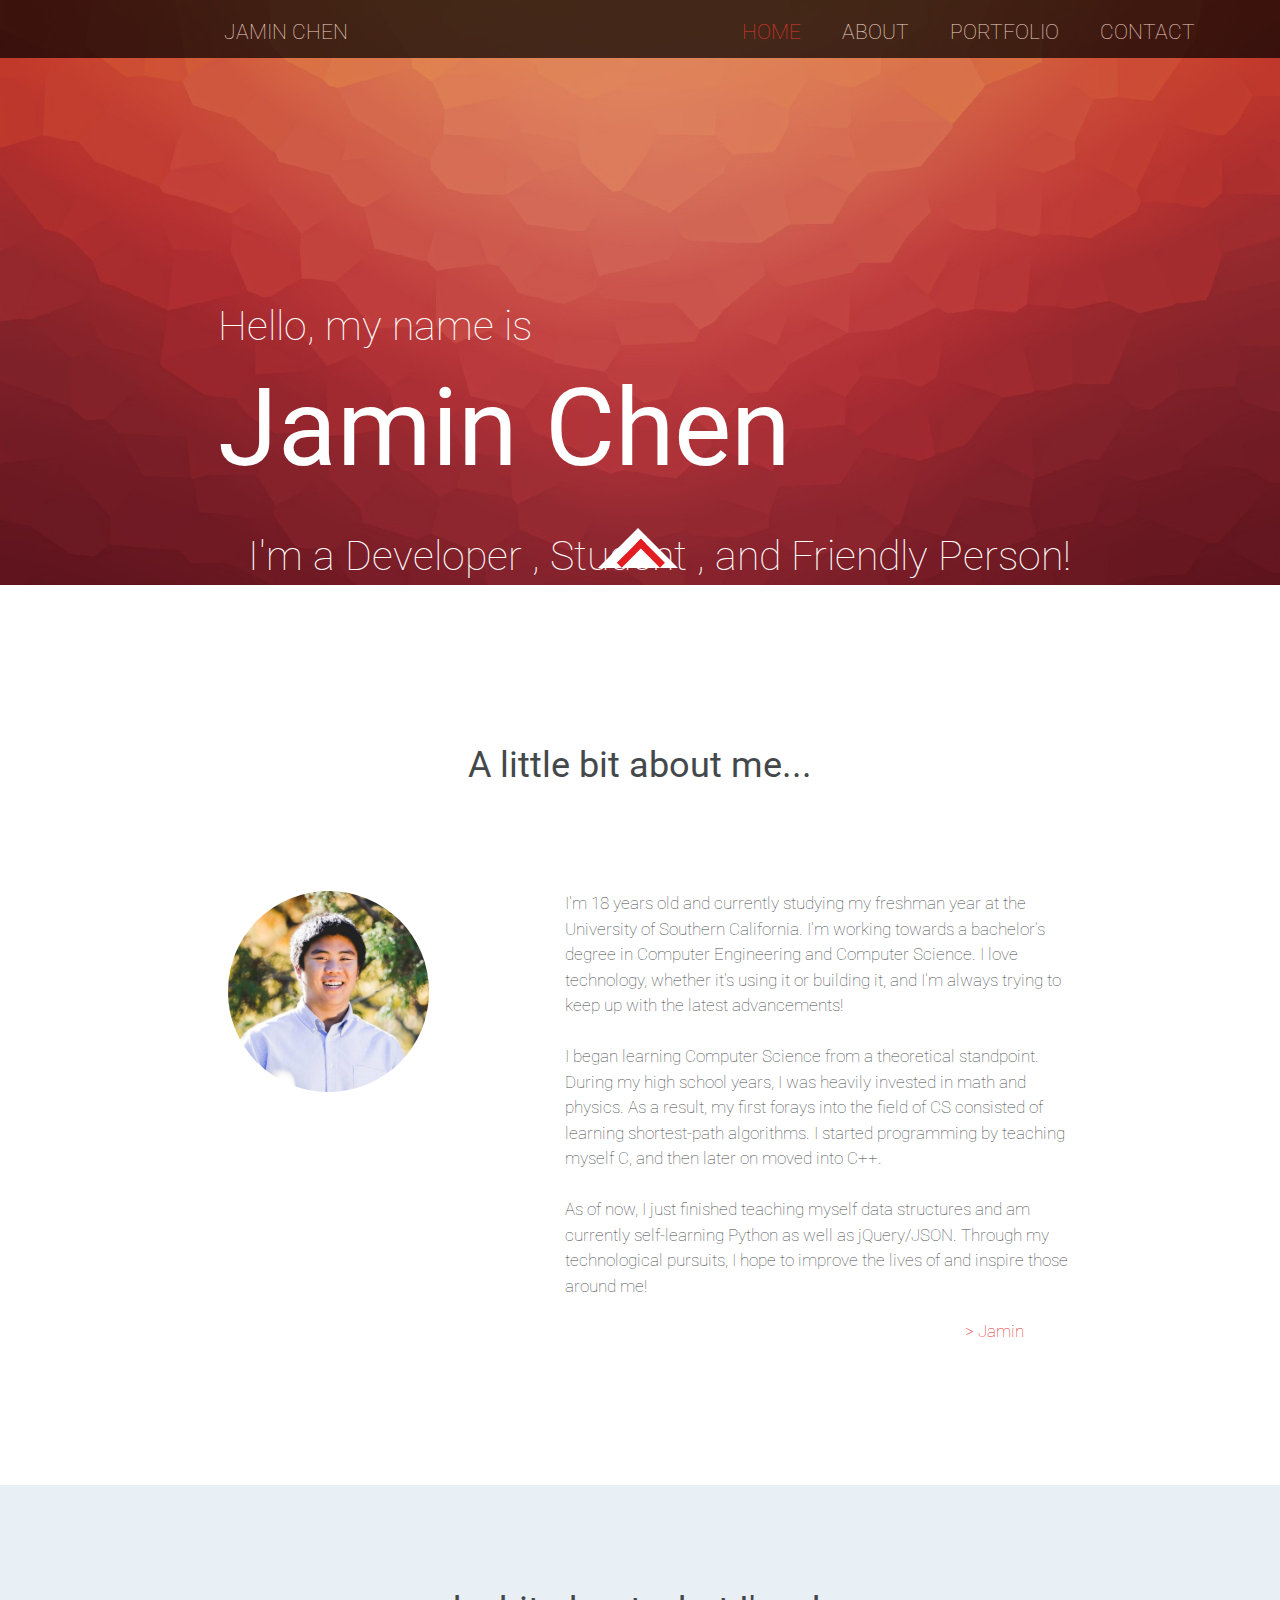
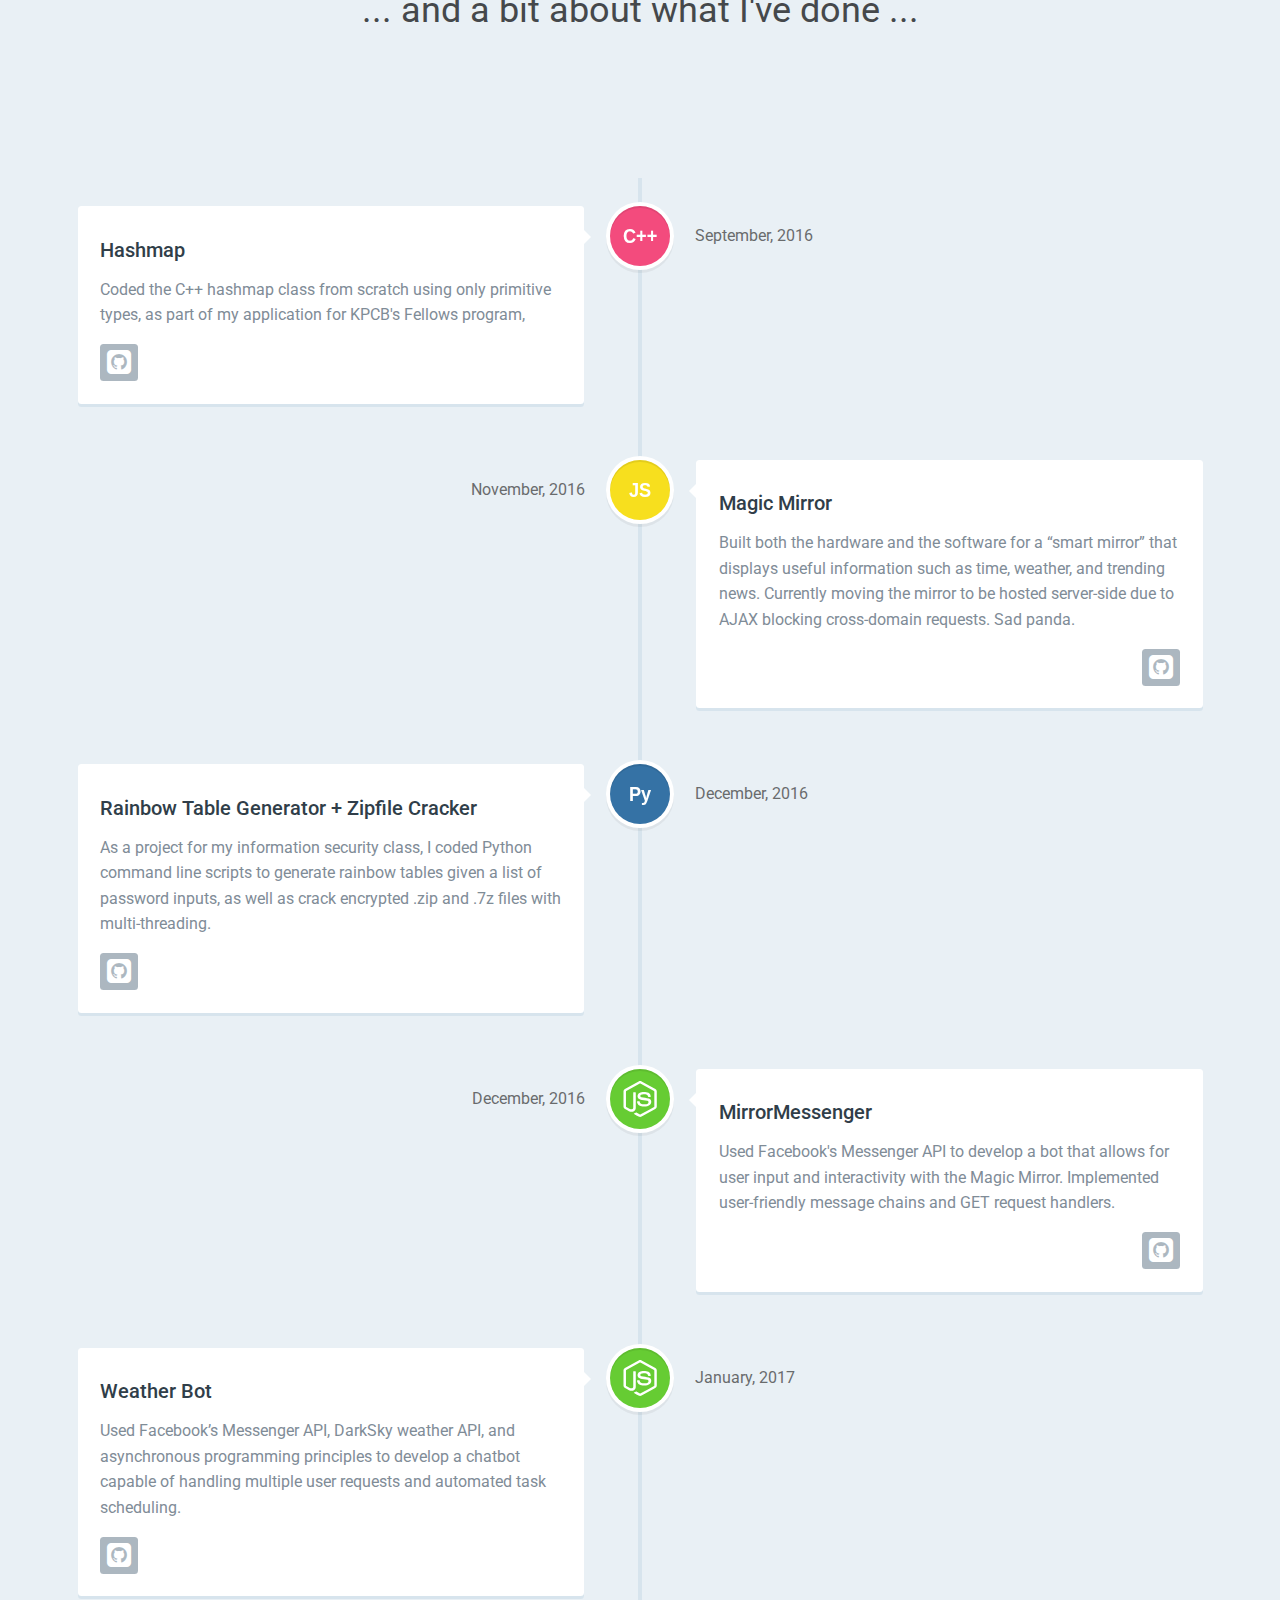
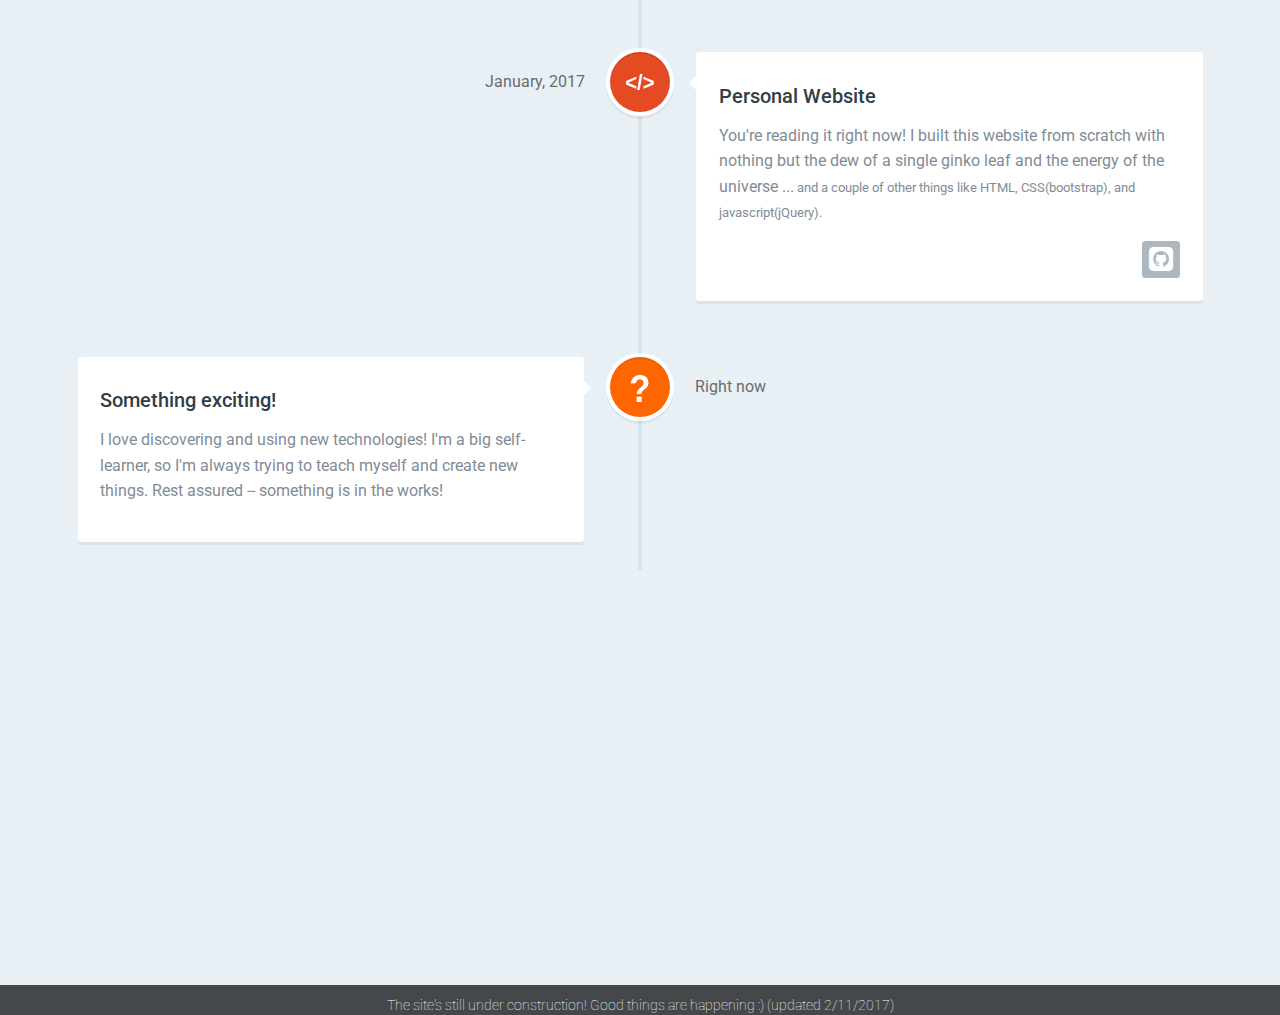
==== index.html @ 7183b61e "Added portfolio timeline and updated footer" ====
<!DOCTYPE html>
<html lang='en'>
    <head>
<!-- Basic Page Needs
============================================================================ -->
    <meta http-equiv="content-type" content="text/html"; charset="utf-8"/>
    <meta name="author" content="Jamin Chen">
    <meta name="keyword" content="Jamin Chen, Chen, Jamin, Student, Jamin Chen USC">

<!-- Mobile Specific Metas
============================================================================ -->
    <meta name="viewport" content="width=device-width, initial-scale=1.0">

<!-- Title and Meta Description
============================================================================ -->
    <title> Jamin Chen </title>
    <meta name="description" content="Developer, student, and friendly person @ University of Southern California.">

<!-- CSS
============================================================================ -->
    <link rel="stylesheet" type="text/css" href="./css/font-awesome.css"/>
    <link rel="stylesheet" href="https://maxcdn.bootstrapcdn.com/bootstrap/3.3.7/css/bootstrap.min.css">
    <link rel="stylesheet" type="text/css" href="./css/main.css"/>
    <link rel="stylesheet" type="text/css" href="./css/header.css"/>
    <link rel="stylesheet" type="text/css" href="./css/welcome.css"/>
    <link rel="stylesheet" type="text/css" href="./css/about.css"/>
    <link rel="stylesheet" type="text/css" href="./css/portfolio.css"/>

<!-- Fonts
============================================================================ -->
    <link href="https://fonts.googleapis.com/css?family=Roboto:300,400,500,700" rel="stylesheet">
    <link href="https://fonts.googleapis.com/css?family=Open+Sans+Condensed:300" rel="stylesheet">

<!-- Javascript
============================================================================ -->
    <script type="text/javascript" src="./js/jquery-3.1.1.min.js"></script>
    <script type="text/javascript" src="./js/preload.js"></script>
    <script type="text/javascript" src="./js/scroll.js"></script>
    <script type="text/javascript" src="./js/welcome.js"></script>
    <script type="text/javascript" src="./js/button.js"></script>
    <script type="text/javascript" src="./js/portfolio.js"></script>

<!-- Favicon
============================================================================ -->
    <!-- Oops! Don't have one yet... -->

</head>
<body>
    <!-- Header -->
    <header id="header">
        <div class="content">
            <div id="logo_name"><a href="#header">JAMIN CHEN</a></div>
            <nav id="nav">
                <ul>
                    <li><a href="#welcome" class="active" title="Next Section">HOME</a></li>
                    <li><a href="#about" title="Next Section">ABOUT</a></li>
                    <li><a href="#portfolio" title="Next Section">PORTFOLIO</a></li>
                    <li><a href="#resume" title="Next Section">CONTACT</a></li>
                </ul>
            </nav>
        </div>
    </header>
    <!-- Slides -->

    <div id="welcome" class="container-fluid">
        <div class="row">
            <div id="welcome_text" class="col-md-7 col-md-offset-2">
                <h2>Hello, my name is</h2>
                <h1><span class="adj" id="big_name"><a href="#" onclick="return false">Jamin Chen</a></span></h1>
                <div id="welcome_text3"><h2>I'm a
                    <span class="adj" id="adj1">Developer</span>
                    ,
                    <span class="adj" id="adj2">Student</span>
                    , and
                    <span class="adj" id="adj3">Friendly Person!</span>
                </h2></div>
                <h2 id="learn_more">When I'm not coding I'm ...</h2>
            </div>
            <div id="welcome_icons" class="col-md-1 col-md-offset-0">
                <ul>
                    <li><a href="https://github.com/jamin-chen"><i class="fa fa-github-square fa-4x"></i></a></li>
                    <li><a href="https://linkedin.com/in/jaminchen"><i class="fa fa-linkedin-square fa-4x"></i></a></li>
                    <li><a href="mailto:jaminche@usc.edu"><i class="fa fa-envelope-square fa-4x"></i></a></li>
                </ul>
            </div>
        </div>
    </div>

    <div id="about" class="container-fluid">
        <button id="btn1"><div id="arrow"></div></button>
            <div class="title col-sm-12 col-md-12">A little bit about me...</div>
            <div id="intro" class="row">
                <img id="profile" src="./img/me.jpg" class="img-responsive img-circle col-md-2 col-md-offset-2 col-sm-8 col-sm-offset-2">
                <div id="intro_text" class="col-md-5 col-md-offset-1">
                    I'm 18 years old and currently studying my freshman year at the
                    University of Southern California. I'm working towards a
                    bachelor's degree in Computer Engineering and Computer Science.
                    I love technology, whether it's using it or building it, and
                    I'm always trying to keep up with the latest advancements!<br><br>
                    I began learning Computer Science from a theoretical standpoint.
                    During my high school years, I was heavily invested in math and
                    physics. As a result, my first forays into the field of CS
                    consisted of learning shortest-path algorithms. I started
                    programming by teaching myself C, and then later on moved into C++.<br><br>
                    As of now, I just finished teaching myself data structures
                    and am currently self-learning Python as well as jQuery/JSON.
                    Through my technological pursuits, I hope to improve the
                    lives of and inspire those around me!
                    <div id="signature"> > Jamin </div>
                </div>
            </div>
        <!--
        <div class="center"><a href="http://media.wix.com/ugd/5259e2_a341e80d23ea4d35b0dcbf80e13c85b1.pdf" id="resume_button"><span>RÉSUMÉ</span></a></div>
    -->
    </div>
    <div id="portfolio" class="container-fluid">
        <div class="row"><div class="title col-sm-12 col-md-12">... and a bit about what I've done ...</div></div>
        <section id="timeline" class="timeline-container">
            <!-- Hashmap -->
    		<div class="timeline-block">
    			<div class="timeline-img timeline-cpp">
    				<img src="img/icon-cpp.svg" alt="C++">
    			</div>
    			<div class="timeline-content">
    				<h4>Hashmap</h4>
    				<p>Coded the C++ hashmap class from scratch using only primitive types, as part of my application for KPCB's Fellows program, </p>
    				<a href="https://github.com" class="timeline-repo"><i class="fa fa-github-square fa-2x"></i></a>
    				<span class="timeline-date">September, 2016</span>
    			</div>
    		</div>
            <!-- Magic Mirror -->
    		<div class="timeline-block">
    			<div class="timeline-img timeline-js">
    				<img src="img/icon-js.svg" alt="Javascript">
    			</div>
    			<div class="timeline-content">
    				<h4>Magic Mirror</h4>
    				<p>Built both the hardware and the software for a “smart mirror” that displays useful information such as time, weather, and trending news. Currently moving the mirror to be hosted server-side due to AJAX blocking cross-domain requests. Sad panda.</p>
    				<a href="https://github.com" class="timeline-repo"><i class="fa fa-github-square fa-2x"></i></a>
    				<span class="timeline-date">November, 2016</span>
    			</div>
    		</div>
            <!-- Rainbow Tables -->
            <div class="timeline-block">
    			<div class="timeline-img timeline-python">
    				<img src="img/icon-py.svg" alt="Python">
    			</div> <!-- timeline-img -->

    			<div class="timeline-content">
    				<h4>Rainbow Table Generator + Zipfile Cracker</h4>
    				<p>As a project for my information security class, I coded Python command line scripts to generate rainbow tables given a list of password inputs, as well as crack encrypted .zip and .7z files with multi-threading.</p>
    				<a href="https://github.com" class="timeline-repo"><i class="fa fa-github-square fa-2x"></i></a>
    				<span class="timeline-date">December, 2016</span>
    			</div> <!-- timeline-content -->
    		</div> <!-- timeline-block -->
            <!-- Mirror Bot -->
            <div class="timeline-block">
    			<div class="timeline-img timeline-nodejs">
    				<img src="img/icon-nodejs.svg" alt="Node.JS">
    			</div>
    			<div class="timeline-content">
    				<h4>MirrorMessenger</h4>
    				<p>Used Facebook's Messenger API to develop a bot that allows for user input and interactivity with the Magic Mirror. Implemented user-friendly message chains and GET request handlers.</p>
    				<a href="https://github.com" class="timeline-repo"><i class="fa fa-github-square fa-2x"></i></a>
    				<span class="timeline-date">December, 2016</span>
    			</div>
    		</div>
            <!-- Weather Bot -->
            <div class="timeline-block">
    			<div class="timeline-img timeline-nodejs">
    				<img src="img/icon-nodejs.svg" alt="Node.JS">
    			</div>
    			<div class="timeline-content">
    				<h4>Weather Bot</h4>
    				<p>Used Facebook’s Messenger API, DarkSky weather API, and asynchronous programming principles to develop a chatbot capable of handling multiple user requests and automated task scheduling. </p>
    				<a href="https://github.com" class="timeline-repo"><i class="fa fa-github-square fa-2x"></i></a>
    				<span class="timeline-date">January, 2017</span>
    			</div>
    		</div>
            <!-- Personal Website -->
            <div class="timeline-block">
    			         <div class="timeline-img timeline-html">
    				<img src="img/icon-html.svg" alt="HTML/CSS">
    			</div>
    			<div class="timeline-content">
    				<h4>Personal Website</h4>
    				<p>You're reading it right now! I built this website from scratch with nothing but the dew of a single ginko leaf and the energy of the universe ...<span style="font-size: 13px"> and a couple of other things like HTML, CSS(bootstrap), and javascript(jQuery).</span></p>
    				<a href="https://github.com" class="timeline-repo"><i class="fa fa-github-square fa-2x"></i></a>
    				<span class="timeline-date">January, 2017</span>
    			</div> <!-- timeline-content -->
    		</div> <!-- timeline-block -->

            <div class="timeline-block">
    			<div class="timeline-img timeline-mystery">
    				<img src="img/icon-mystery.svg" alt="It's a mystery!">
    			</div>
    			<div class="timeline-content">
    				<h4>Something exciting!</h4>
    				<p>I love discovering and using new technologies! I'm a big self-learner, so I'm always trying to teach myself and create new things. Rest assured -- something is in the works!</p>
    				<span class="timeline-date">Right now</span>
    			</div> <!-- timeline-content -->
    		</div> <!-- timeline-block -->
    	</section> <!-- timeline -->
    </div>
    <!--
    <div id="resume">
        <div class="content">
            resume stuff here
        </div>
    </div>
-->
    <footer>
        <div id="SITE_FOOTER">The site's still under construction! Good things are happening :) (updated 2/11/2017)</div>
    </footer>
</body>
</html>
---- css/main.css ----
html {
    height: 100%;
}

::-webkit-scrollbar {
    display: none;
}

* {
  margin: 0;
  padding: 0;
}

body {
    font-family: 'Roboto', sans-serif;
    width: 100vw;
    height: 100vh;
    position: relative;
    overflow-x: hidden;
}

h1 {
    color: inherit;
    font-size: 12vh;
    font-weight: 400;
}

h2 {
    color: inherit;
    font-size: 4.5vh;
    font-weight: lighter;
}

#resume {
    width: 100%;
    position: relative;
    background-color: salmon;
    margin: 0 auto;
    height: 600px;
}

.content {
    margin: 0 auto;
    width: 65%;
}

.center {
  text-align: center;
}

#SITE_FOOTER {
    position: relative;
    height: 30px;
    background-color: #45484B;
	bottom: 0px;
	width: 100%;
    margin-left: auto;
    margin-right: auto;
    padding-top: 10px;
    color: white;
	text-align: center;
	font-weight: 100;
	font-size: 14px;
}
---- css/header.css ----
#header {
    color: white;
    width: 100vw;
    background-color: black;
	filter: alpha(opacity=70);
	opacity: 0.7;
    height: 6.42vh;
    position: fixed;
    font-weight: lighter;
    z-index: 1000;
}

#logo_name a {
    color: white;
    text-decoration: none;
    float: left;
    font-size: 2.28vh;
    margin-top: 1.95vh;
}

#nav {
    position: absolute;
    width: 50vw;
    float: right;
    margin-left: 38vw;
}

#nav ul{
    list-style: none;
    display: block;
    margin: 0 auto;
}

#nav li{
    margin-top: 1.95vh;
    float: left;
    margin-right: 0.70vw;
    padding-left: 2vw;
}

#nav li a {
    color: white;
    font-size: 2.28vh;
    padding-left: 0.7vh;
    text-decoration: none;
    transition: 0.4s ease 0s;
}
#nav li a.active {
    color: #e21c21;
}

#nav li a:hover {
    color: #e21c21;
}
---- css/welcome.css ----
#big_name a {
    text-decoration: none;
    color: inherit;
}

#learn_more {
    position: relative;
    opacity: 0;
    left: 70px;
    font-size: 56px;
}

#welcome {
    position: relative;
    background: url('../img/header_background.jpg');
    background-size: 100% auto;
    background-repeat: no-repeat;
    overflow: hidden;
    color: white;
    width: 100%;
    height: 65vh;
    padding: 31.6vh 0 0 0;
    transition: background 0.3s ease;
}

#welcome_icons {
    float: right;
    margin-right: -3%;
}

#welcome_icons ul{
    list-style: none;
    font-size: 2.02vh;
}

#welcome_icons ul a{
    text-decoration: none;
    transition: 0.3s ease 0s;
    color: white;
}

#welcome_icons ul li{
    margin: 0 0 15px 0;
    z-index: 10000;
    width: 100% ;
}

#welcome_icons ul li:nth-child(1) a:hover{
    color: #6e5494;
    font-size: 150%;
}

#welcome_icons ul li:nth-child(2) a:hover{
    color: #0077B5;
    font-size: 150%;
}

#welcome_icons ul li:nth-child(3) a:hover{
    color: #fffc00;
    font-size: 150%;
}

#btn1 {
    top: -8vh;
    position: relative;
    left: 50%;
    margin-left: -3.25vw;
    width: 0;
    height: 0;
    border-style: solid;
    border-width: 0vw 3.2vw 3.2vw 3.2vw;
    border-color: transparent transparent white transparent;
    outline: none;
    background-color: transparent;
    transition: all 0.1s ease 0s;
}

#arrow {
    position:absolute;
    left: 0;
    right: 0;
    border-right:0.8vh solid #e21c21;
    border-bottom: 0.8vh solid #e21c21;
    width: 3.75vh;
    height: 3.75vh;
    text-align: center;
    transform: rotate(-135deg);
    margin-top: 2vh;
    margin-left: -1.1vw;
    transition: all 0.1s ease 0s;
}

.adj {
    transition: all 0.3s ease 0s;
}

#welcome_text {
    transition: all 0.3s ease 0s;
    position: relative;
    width: 100%;
}

#welcome_text3 {
    position: relative;
    top: 1.3vw;
    left: 2.3vw;
    white-space: nowrap;
    overflow: hidden;
    pointer-events: none;
}
---- css/about.css ----
#about {
    background-color: white;
    height: 100vh;
    z-index: 500;
}

.title {
    margin-top: 100px;
    margin-bottom: 100px;
    font-size: 36px;
    text-align: center;
    color: #45484B;
}

#profile {
    width: 18%;
}

#intro {
    margin-top: 70px;
}

#intro_text {
    color: #45484B;
    font-weight: lighter;
    font-size: 17px;
    line-height: 1.5;
    position: relative;
    word-wrap: break-word;
}

#signature {
    color: #e21c21;
    position: relative;
    left: 400px;
    top: 20px;
}

#resume_button {
    display: block;
    width: 13%;
    margin: 0vw auto;
    margin-top: 59vh;
    font-family: 'Open Sans Condensed', sans-serif;
    color: #e21c21;
    background: white;
    font-size: 4.5vh;
    border-style: solid;
    border-radius: 5px;
    transition: all 0.3s ease 0s;
    text-decoration: none;
}

#resume_button:hover {
    color: white;
    width: 14%;
    border-color: #e21c21;
    background: #e21c21;
}
---- css/portfolio.css ----
#portfolio {
    margin: auto;
    height: 300vh;
    max-width: 100%;
    background-color: #e9f0f5;
}

.timeline-container {
  width: 90%;
  max-width: 1170px;
  margin: 0 auto;
}
.timeline-container::after {
  /* clearfix */
  content: '';
  display: table;
  clear: both;
}

/* --------------------------------

Main components

-------------------------------- */
#timeline {
  position: relative;
  padding: 2em 0;
  margin-top: 2em;
  margin-bottom: 2em;
}
#timeline::before {
  /* this is the vertical line */
  content: '';
  position: absolute;
  top: 0;
  left: 18px;
  height: 100%;
  width: 4px;
  background: #d7e4ed;
}
@media only screen and (min-width: 1170px) {
  #timeline {
    margin-top: 3em;
    margin-bottom: 3em;
  }
  #timeline::before {
    left: 50%;
    margin-left: -2px;
  }
}

.timeline-block {
  position: relative;
  margin: 2em 0;
}
.timeline-block:after {
  content: "";
  display: table;
  clear: both;
}
.timeline-block:first-child {
  margin-top: 0;
}
.timeline-block:last-child {
  margin-bottom: 0;
}
@media only screen and (min-width: 1170px) {
  .timeline-block {
    margin: 4em 0;
  }
  .timeline-block:first-child {
    margin-top: 0;
  }
  .timeline-block:last-child {
    margin-bottom: 0;
  }
}

.timeline-img {
  position: absolute;
  top: 0;
  left: 0;
  width: 40px;
  height: 40px;
  border-radius: 50%;
  box-shadow: 0 0 0 4px white, inset 0 2px 0 rgba(0, 0, 0, 0.08), 0 3px 0 4px rgba(0, 0, 0, 0.05);
}
.timeline-img img {
  display: block;
  width: 36px;
  height: 36px;
  position: relative;
  left: 50%;
  top: 50%;
  margin-left: -18px;
  margin-top: -18px;
}
.timeline-img.timeline-cpp {
  background: #f34b7d;
}
.timeline-img.timeline-js {
  background: #f7df1e;
}
.timeline-img.timeline-python {
  background: #3572A5;
}
.timeline-img.timeline-nodejs {
    background: #66cc33;
}
.timeline-img.timeline-html {
    background: #e44b23;
}
.timeline-img.timeline-mystery {
    background: #FF6600;
}
@media only screen and (min-width: 1170px) {
  .timeline-img {
    width: 60px;
    height: 60px;
    left: 50%;
    margin-left: -30px;
    /* Force Hardware Acceleration in WebKit */
    -webkit-transform: translateZ(0);
    -webkit-backface-visibility: hidden;
  }
}

.timeline-content {
  position: relative;
  margin-left: 60px;
  background: white;
  border-radius: 0.25em;
  padding: 1em;
  box-shadow: 0 3px 0 #d7e4ed;
}
.timeline-content:after {
  content: "";
  display: table;
  clear: both;
}
.timeline-content h4 {
  color: #303e49;
}
.timeline-content p, .timeline-content .timeline-repo, .timeline-content .timeline-date {
  font-size: 13px;
}
.timeline-content .timeline-repo, .timeline-content .timeline-date {
  display: inline-block;
}
.timeline-content p {
    font-family: 'Roboto', sans-serif;
    color: #7f8c97;
  margin: 1em 0;
  line-height: 1.6;
}
.timeline-content .timeline-repo {
    text-decoration: none;
    float: right;
    padding: .3em .5em;
    background: #acb7c0;
    color: white;
    border-radius: 0.25em;
}
.timeline-content .timeline-repo:hover {
    transition: ease 0.2s;
    background-color: #6e5494;
}
.timeline-content .timeline-date {
  float: left;
  padding: .8em 0;
  opacity: .7;
}
.timeline-content::before {
  content: '';
  position: absolute;
  top: 16px;
  right: 100%;
  height: 0;
  width: 0;
  border: 7px solid transparent;
  border-right: 7px solid white;
}
@media only screen and (min-width: 768px) {
  .timeline-content h4 {
    font-size: 20px;
  }
  .timeline-content p {
    font-size: 16px;
  }
  .timeline-content .timeline-date {
      font-size: 16px;
  }
  .timeline-content .timeline-repo {
    font-size: 14px;
  }
}
@media only screen and (min-width: 1170px) {
  .timeline-content {
    margin-left: 0;
    padding: 1.6em;
    width: 45%;
  }
  .timeline-content::before {
    top: 24px;
    left: 100%;
    border-color: transparent;
    border-left-color: white;
  }
  .timeline-content .timeline-repo {
    float: left;
  }
  .timeline-content .timeline-date {
    position: absolute;
    width: 100%;
    left: 122%;
    top: 6px;
    font-size: 16px;
  }
  .timeline-block:nth-child(even) .timeline-content {
    float: right;
  }
  .timeline-block:nth-child(even) .timeline-content::before {
    top: 24px;
    left: auto;
    right: 100%;
    border-color: transparent;
    border-right-color: white;
  }
  .timeline-block:nth-child(even) .timeline-content .timeline-repo {
    float: right;
  }
  .timeline-block:nth-child(even) .timeline-content .timeline-date {
    left: auto;
    right: 122%;
    text-align: right;
  }
}
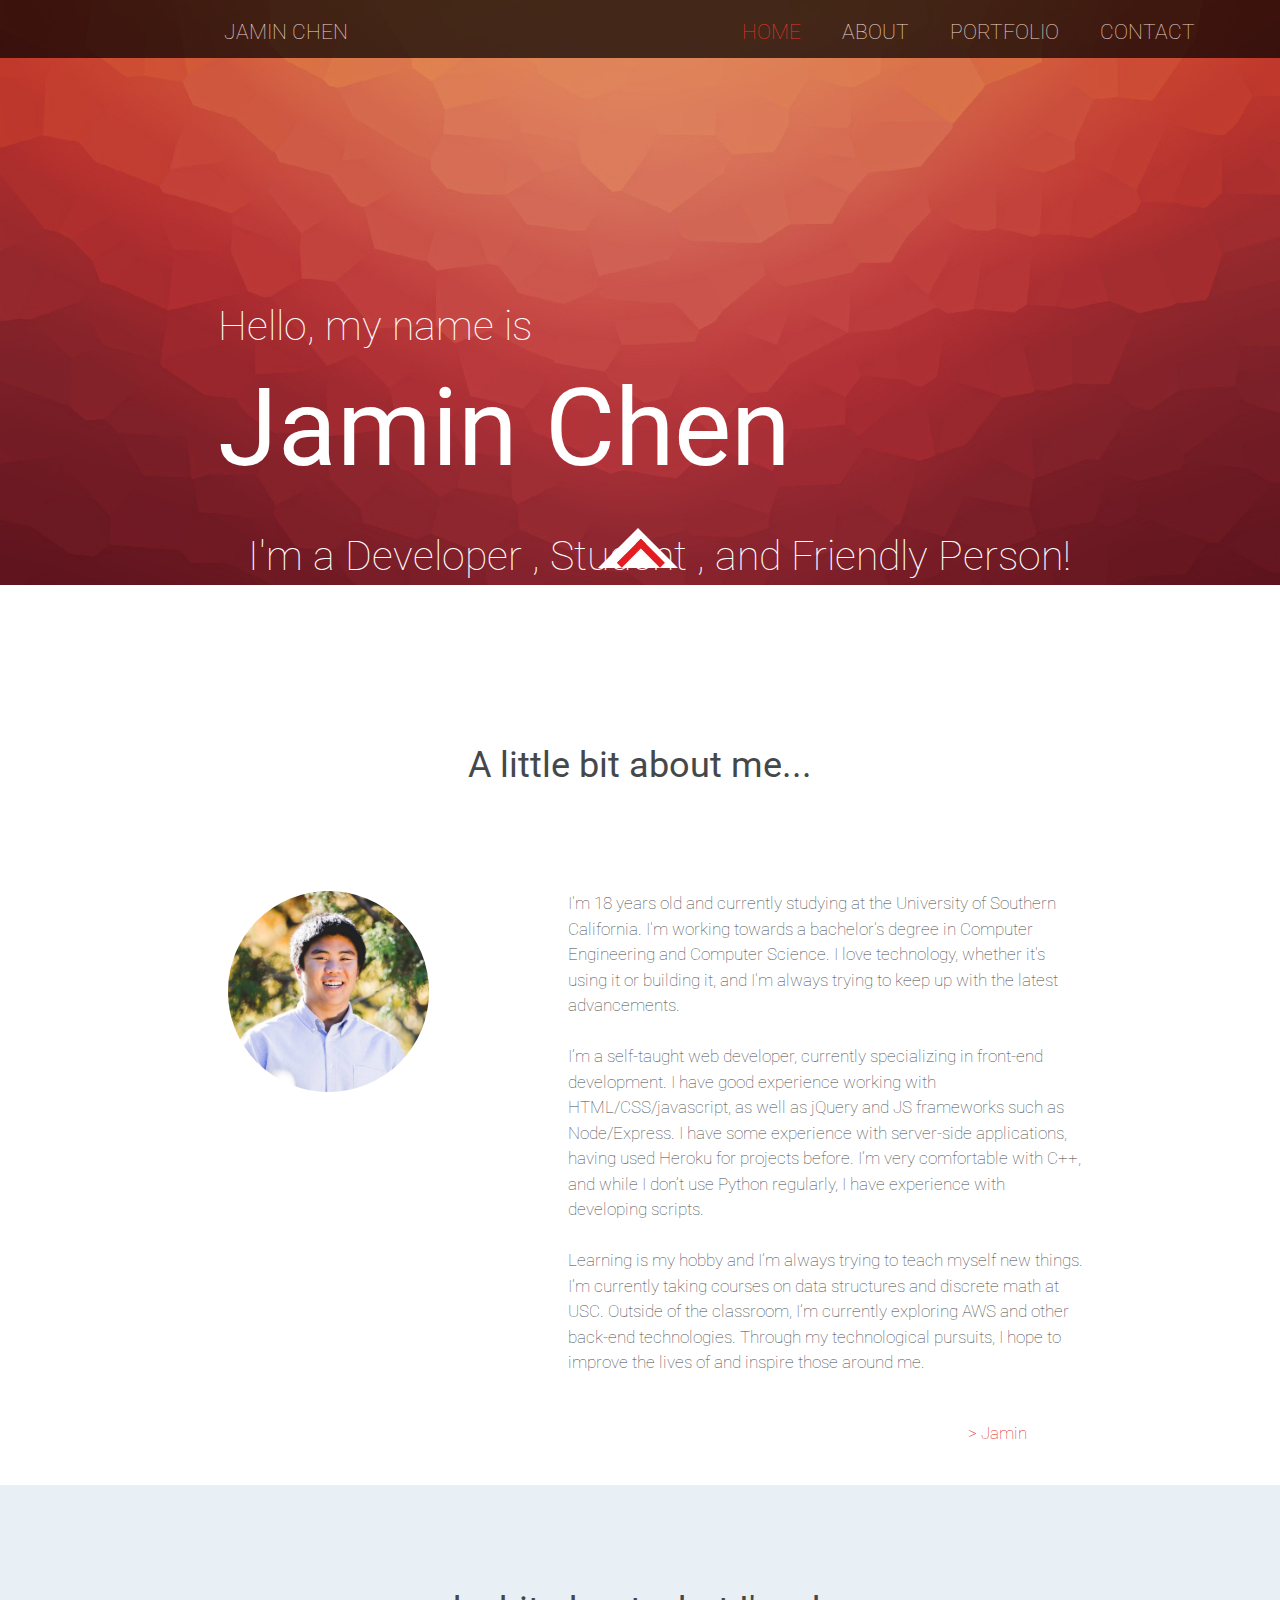
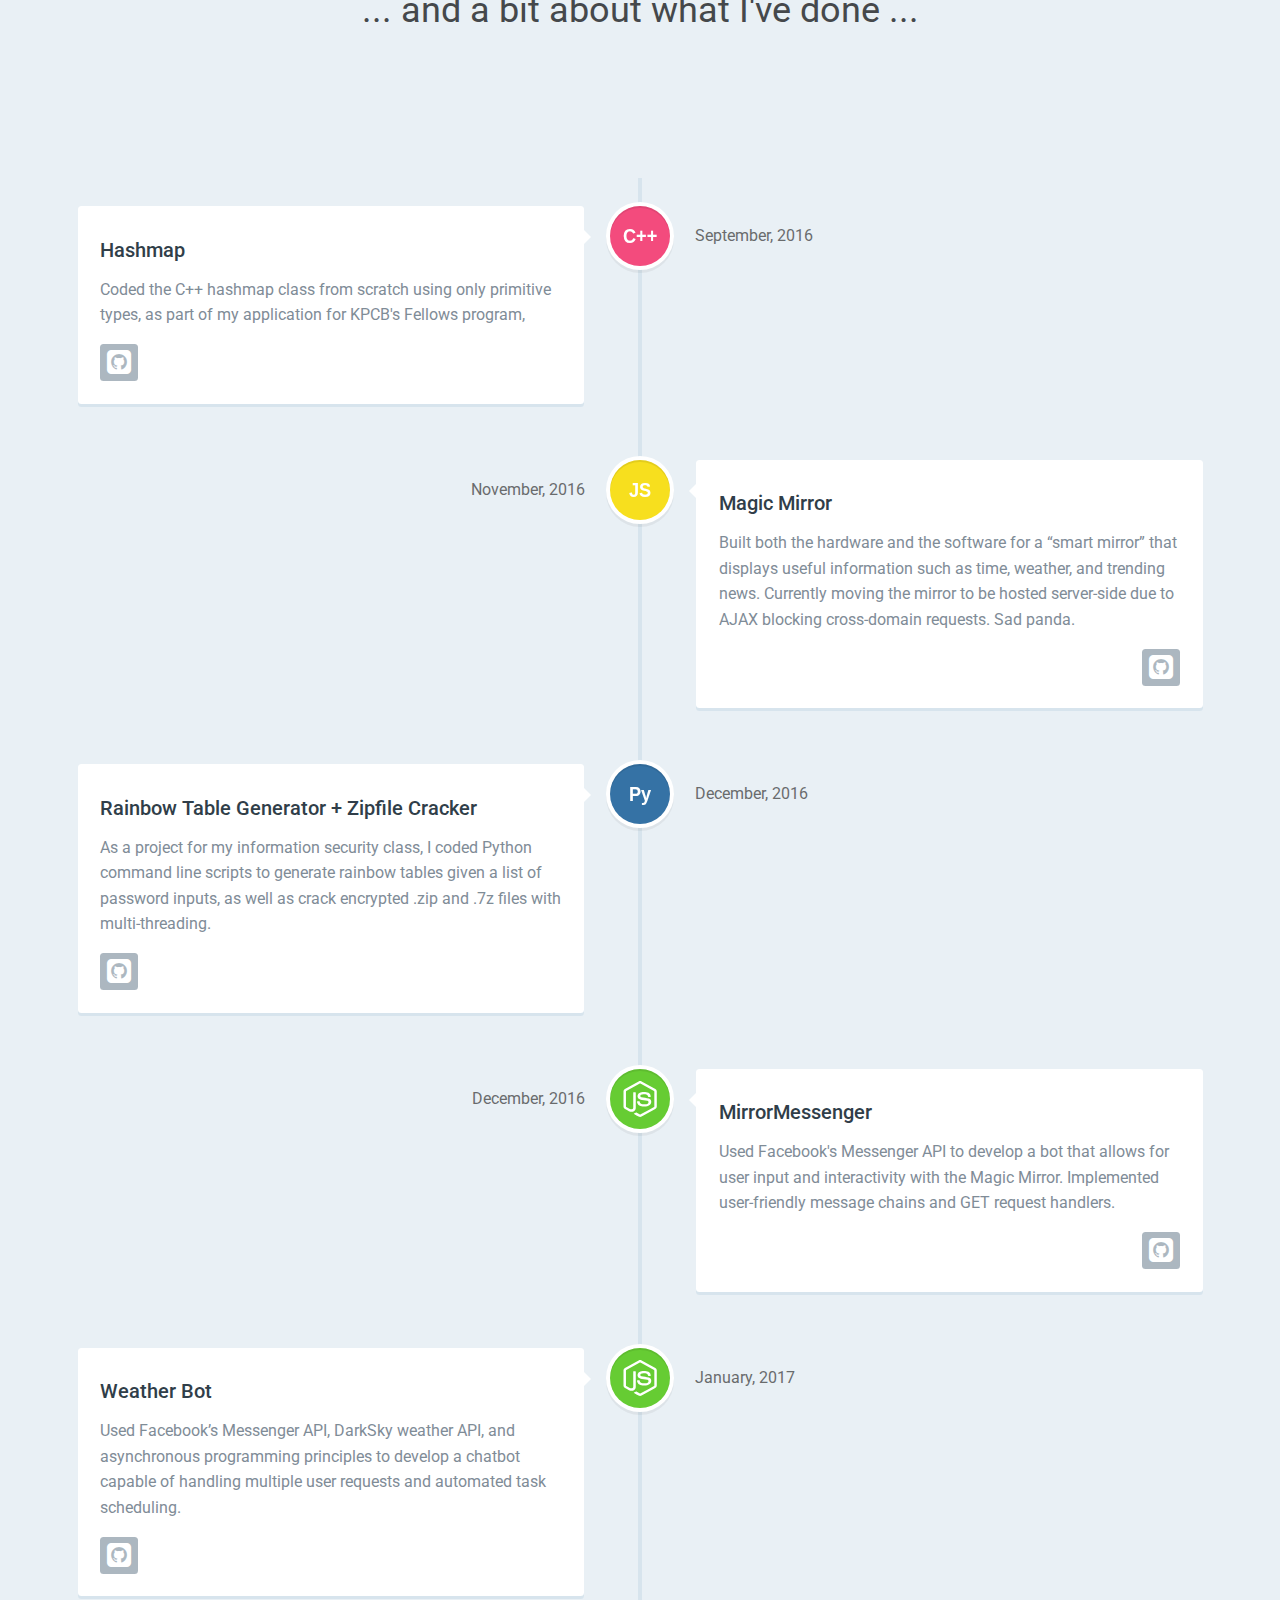
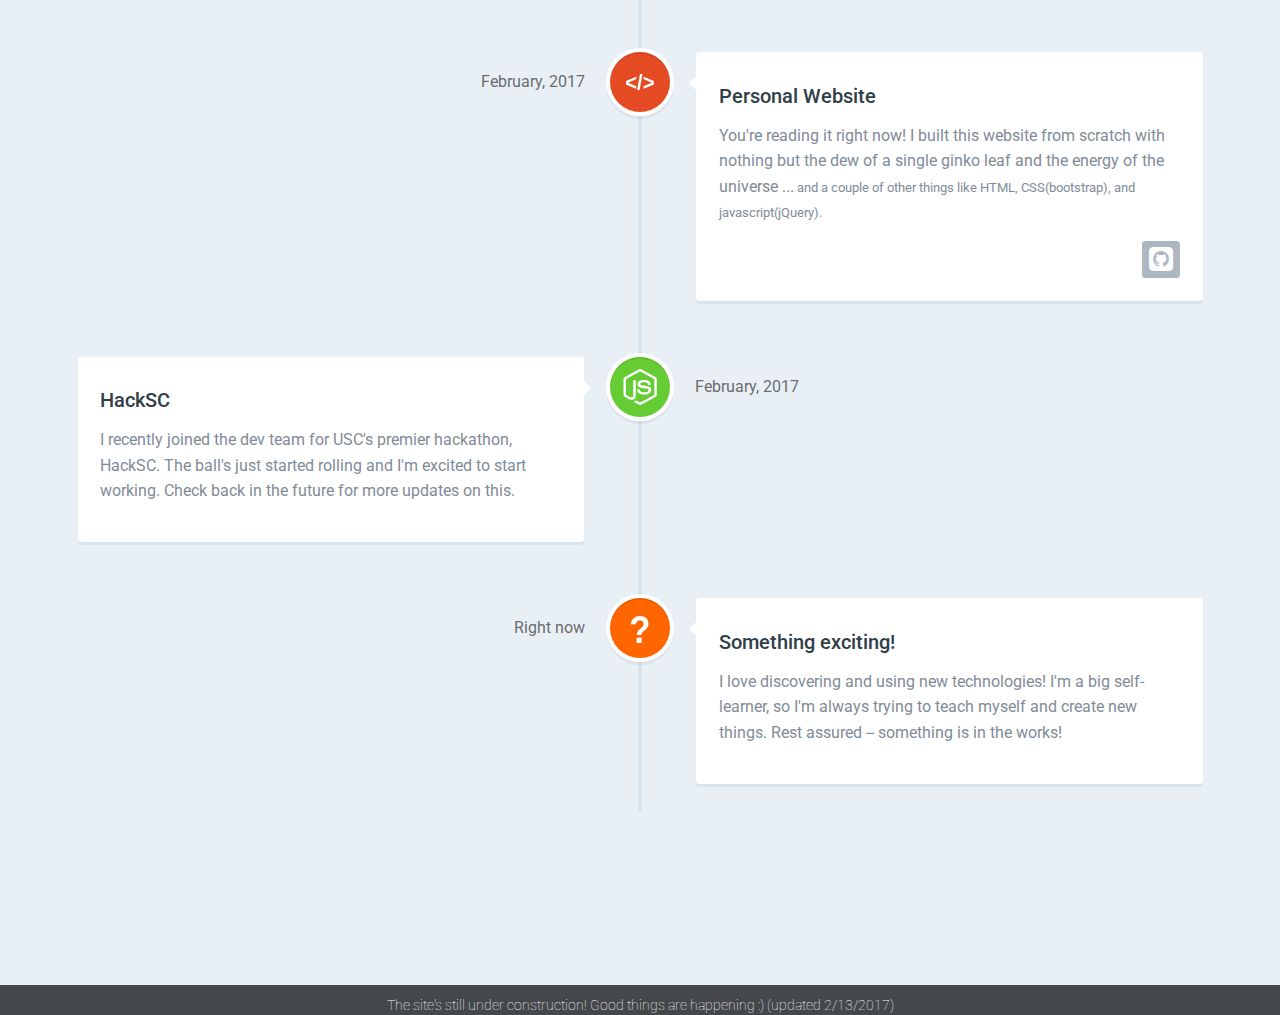
==== commit eb22f0f9: "Changes link on Personal Website in timeline to at specific repo" ====
--- a/index.html
+++ b/index.html
@@ -30,15 +30,6 @@
 ============================================================================ -->
     <link href="https://fonts.googleapis.com/css?family=Roboto:300,400,500,700" rel="stylesheet">
     <link href="https://fonts.googleapis.com/css?family=Open+Sans+Condensed:300" rel="stylesheet">
-
-<!-- Javascript
-============================================================================ -->
-    <script type="text/javascript" src="./js/jquery-3.1.1.min.js"></script>
-    <script type="text/javascript" src="./js/preload.js"></script>
-    <script type="text/javascript" src="./js/scroll.js"></script>
-    <script type="text/javascript" src="./js/welcome.js"></script>
-    <script type="text/javascript" src="./js/button.js"></script>
-    <script type="text/javascript" src="./js/portfolio.js"></script>
 
 <!-- Favicon
 ============================================================================ -->
@@ -91,22 +82,24 @@
             <div class="title col-sm-12 col-md-12">A little bit about me...</div>
             <div id="intro" class="row">
                 <img id="profile" src="./img/me.jpg" class="img-responsive img-circle col-md-2 col-md-offset-2 col-sm-8 col-sm-offset-2">
+                <div class="row">
                 <div id="intro_text" class="col-md-5 col-md-offset-1">
-                    I'm 18 years old and currently studying my freshman year at the
-                    University of Southern California. I'm working towards a
-                    bachelor's degree in Computer Engineering and Computer Science.
-                    I love technology, whether it's using it or building it, and
-                    I'm always trying to keep up with the latest advancements!<br><br>
-                    I began learning Computer Science from a theoretical standpoint.
-                    During my high school years, I was heavily invested in math and
-                    physics. As a result, my first forays into the field of CS
-                    consisted of learning shortest-path algorithms. I started
-                    programming by teaching myself C, and then later on moved into C++.<br><br>
-                    As of now, I just finished teaching myself data structures
-                    and am currently self-learning Python as well as jQuery/JSON.
-                    Through my technological pursuits, I hope to improve the
-                    lives of and inspire those around me!
+                    I'm 18 years old and currently studying at the University of Southern California.
+                    I'm working towards a bachelor's degree in Computer Engineering and Computer Science.
+                    I love technology, whether it's using it or building it, and I'm always trying to keep
+                    up with the latest advancements. </br></br>
+                    I’m a self-taught web developer, currently specializing in front-end development. I have
+                    good experience working with HTML/CSS/javascript, as well as jQuery and JS frameworks
+                    such as Node/Express. I have some experience with server-side applications, having
+                    used Heroku for projects before. I’m very comfortable with C++, and while I don’t
+                    use Python regularly, I have experience with developing scripts.</br></br>
+                    Learning is my hobby and I’m always trying to teach myself new things. I’m currently
+                    taking courses on data structures and discrete math at USC. Outside of the classroom,
+                    I’m currently exploring AWS and other back-end technologies. Through my technological
+                    pursuits, I hope to improve the lives of and inspire those around me.</br></br>
+
                     <div id="signature"> > Jamin </div>
+                </div>
                 </div>
             </div>
         <!--
@@ -185,11 +178,22 @@
     			<div class="timeline-content">
     				<h4>Personal Website</h4>
     				<p>You're reading it right now! I built this website from scratch with nothing but the dew of a single ginko leaf and the energy of the universe ...<span style="font-size: 13px"> and a couple of other things like HTML, CSS(bootstrap), and javascript(jQuery).</span></p>
-    				<a href="https://github.com" class="timeline-repo"><i class="fa fa-github-square fa-2x"></i></a>
-    				<span class="timeline-date">January, 2017</span>
-    			</div> <!-- timeline-content -->
-    		</div> <!-- timeline-block -->
-
+    				<a href="https://github.com/Jamin-Chen/Jamin-Chen.github.io" class="timeline-repo"><i class="fa fa-github-square fa-2x"></i></a>
+    				<span class="timeline-date">February, 2017</span>
+    			</div> <!-- timeline-content -->
+    		</div> <!-- timeline-block -->
+            <!-- HackSC -->
+            <div class="timeline-block">
+    			<div class="timeline-img timeline-nodejs">
+    				<img src="img/icon-nodejs.svg" alt="Node.JS">
+    			</div>
+    			<div class="timeline-content">
+    				<h4>HackSC</h4>
+    				<p>I recently joined the dev team for USC's premier hackathon, HackSC. The ball's just started rolling and I'm excited to start working. Check back in the future for more updates on this.</p>
+    				<span class="timeline-date">February, 2017</span>
+    			</div> <!-- timeline-content -->
+    		</div> <!-- timeline-block -->
+            <!-- Mystery -->
             <div class="timeline-block">
     			<div class="timeline-img timeline-mystery">
     				<img src="img/icon-mystery.svg" alt="It's a mystery!">
@@ -210,7 +214,17 @@
     </div>
 -->
     <footer>
-        <div id="SITE_FOOTER">The site's still under construction! Good things are happening :) (updated 2/11/2017)</div>
+        <div id="SITE_FOOTER">The site's still under construction! Good things are happening :) (updated 2/13/2017)</div>
     </footer>
 </body>
+
+<!-- Javascript
+============================================================================ -->
+    <script type="text/javascript" src="./js/jquery-3.1.1.min.js"></script>
+    <script type="text/javascript" src="./js/preload.js"></script>
+    <script type="text/javascript" src="./js/scroll.js"></script>
+    <script type="text/javascript" src="./js/welcome.js"></script>
+    <script type="text/javascript" src="./js/button.js"></script>
+    <script type="text/javascript" src="./js/portfolio.js"></script>
+
 </html>
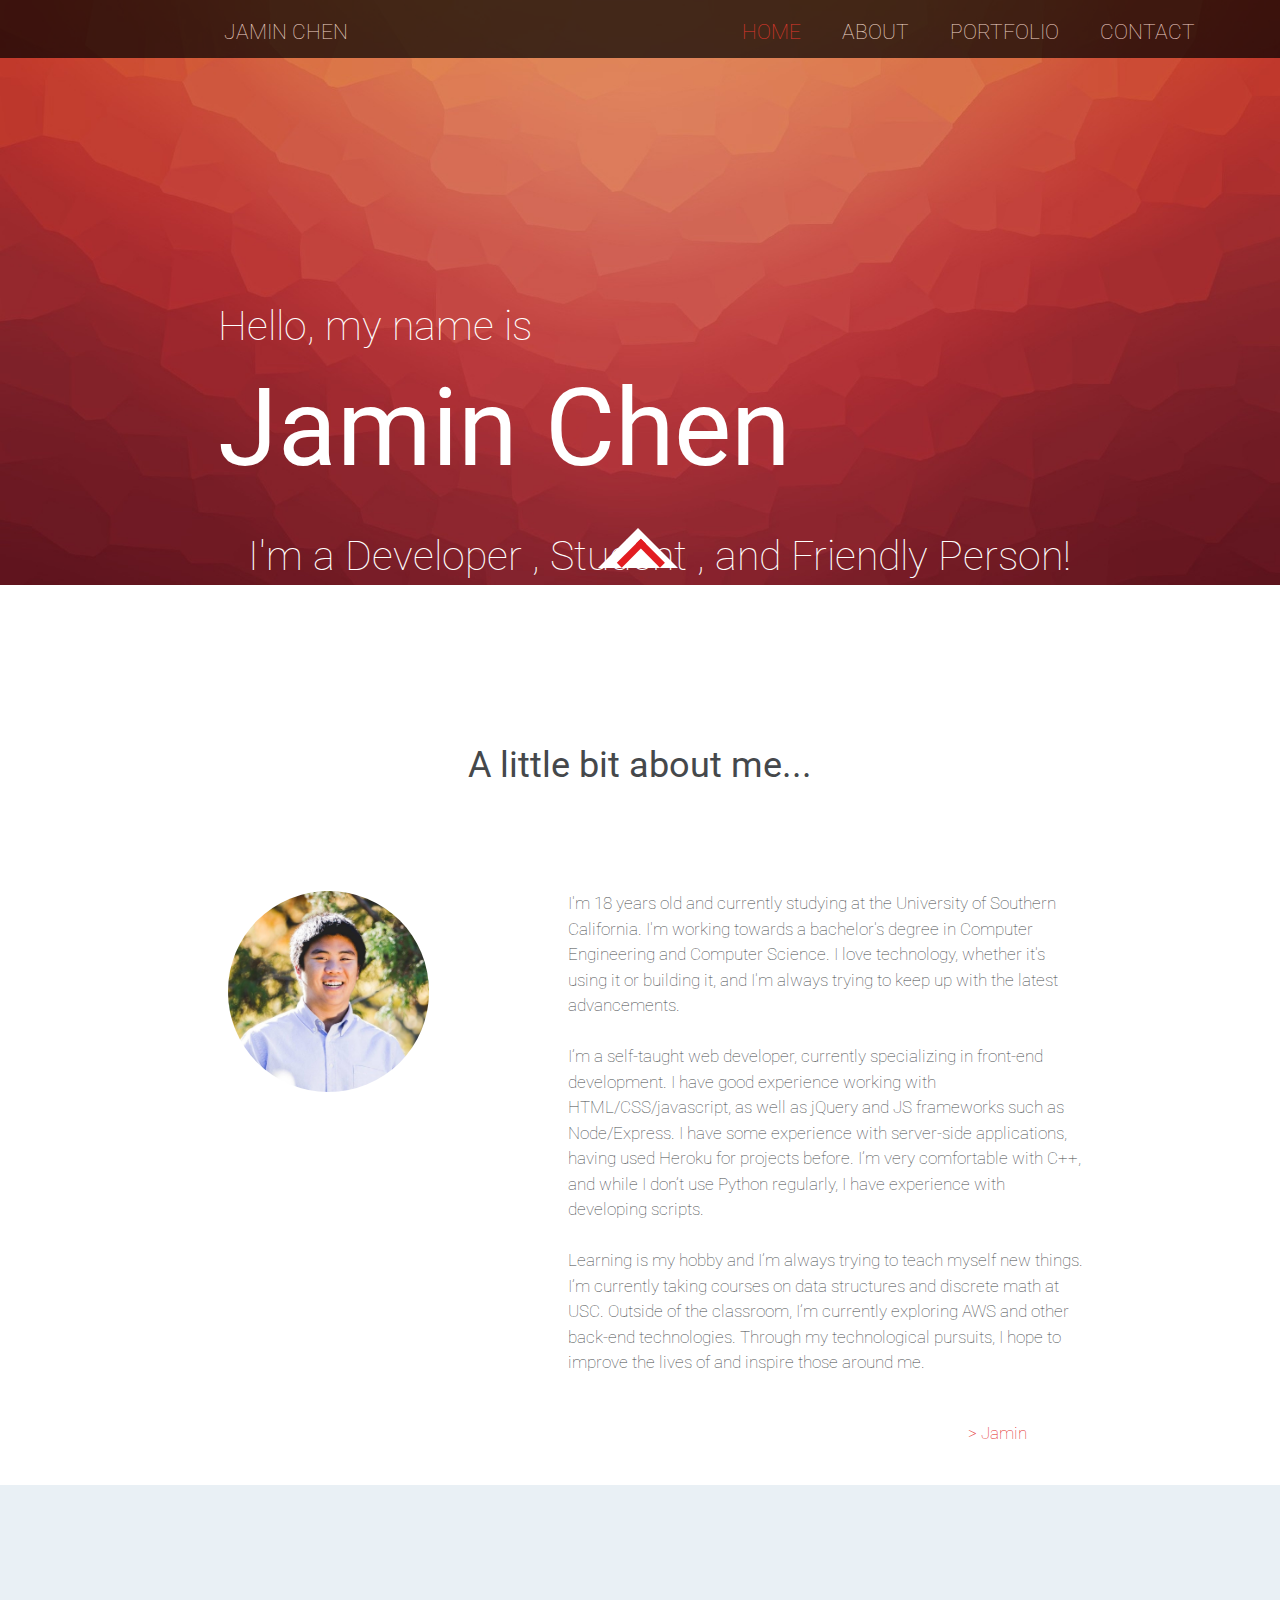
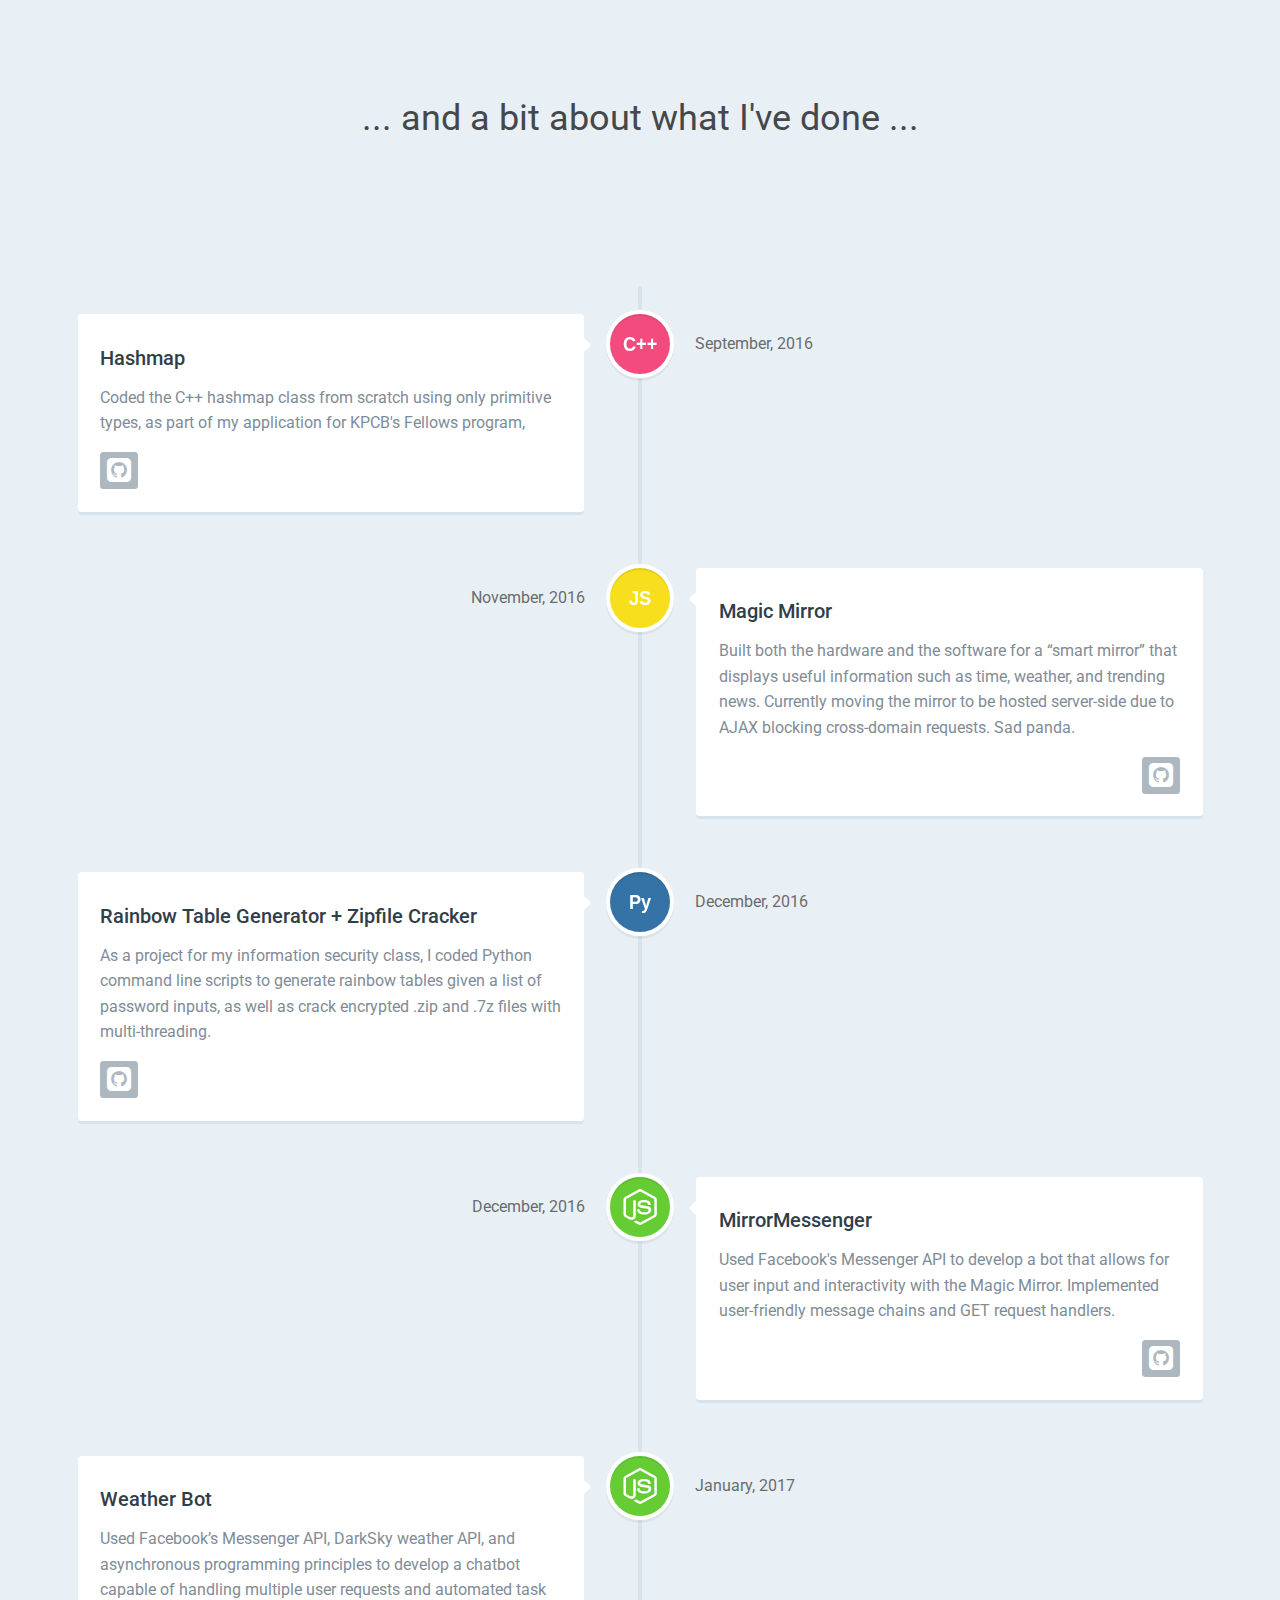
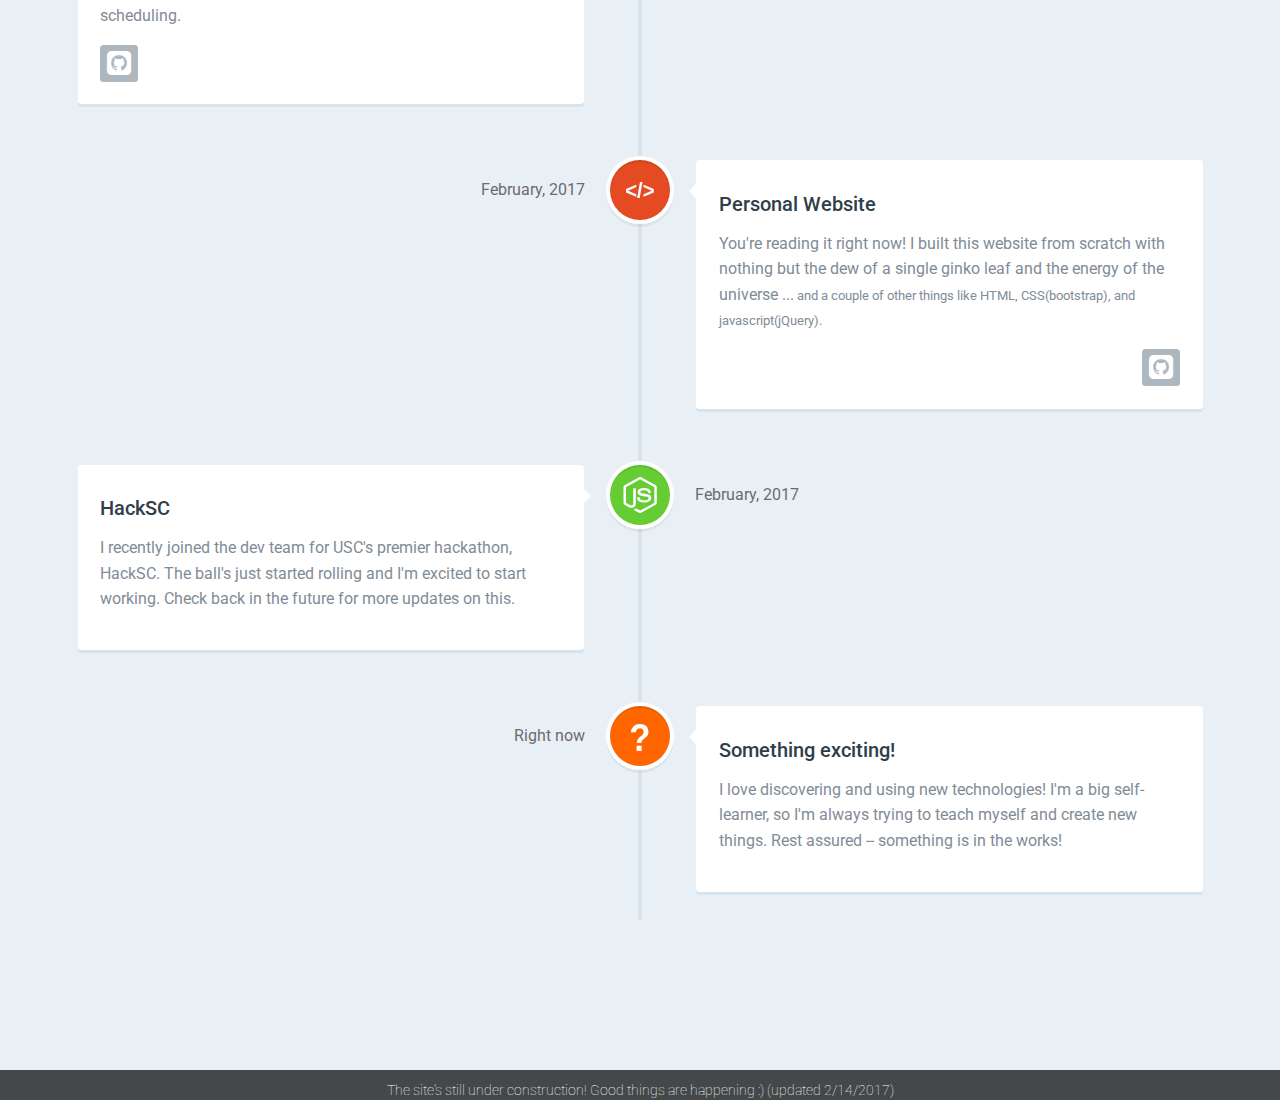
==== commit cdd25425: "updated github repo links and added credit for vertical-timeline" ====
--- a/index.html
+++ b/index.html
@@ -107,6 +107,7 @@
     -->
     </div>
     <div id="portfolio" class="container-fluid">
+        <!-- Tis vertical timeline was courtesy of a tutorial by Sebastiano Guerriero at CodyHouse. Check him out! -->
         <div class="row"><div class="title col-sm-12 col-md-12">... and a bit about what I've done ...</div></div>
         <section id="timeline" class="timeline-container">
             <!-- Hashmap -->
@@ -117,7 +118,7 @@
     			<div class="timeline-content">
     				<h4>Hashmap</h4>
     				<p>Coded the C++ hashmap class from scratch using only primitive types, as part of my application for KPCB's Fellows program, </p>
-    				<a href="https://github.com" class="timeline-repo"><i class="fa fa-github-square fa-2x"></i></a>
+    				<a href="https://github.com/Jamin-Chen/hashmap" class="timeline-repo"><i class="fa fa-github-square fa-2x"></i></a>
     				<span class="timeline-date">September, 2016</span>
     			</div>
     		</div>
@@ -129,7 +130,7 @@
     			<div class="timeline-content">
     				<h4>Magic Mirror</h4>
     				<p>Built both the hardware and the software for a “smart mirror” that displays useful information such as time, weather, and trending news. Currently moving the mirror to be hosted server-side due to AJAX blocking cross-domain requests. Sad panda.</p>
-    				<a href="https://github.com" class="timeline-repo"><i class="fa fa-github-square fa-2x"></i></a>
+    				<a href="https://github.com/Jamin-Chen/magic-mirror" class="timeline-repo"><i class="fa fa-github-square fa-2x"></i></a>
     				<span class="timeline-date">November, 2016</span>
     			</div>
     		</div>
@@ -142,7 +143,7 @@
     			<div class="timeline-content">
     				<h4>Rainbow Table Generator + Zipfile Cracker</h4>
     				<p>As a project for my information security class, I coded Python command line scripts to generate rainbow tables given a list of password inputs, as well as crack encrypted .zip and .7z files with multi-threading.</p>
-    				<a href="https://github.com" class="timeline-repo"><i class="fa fa-github-square fa-2x"></i></a>
+    				<a href="https://github.com/Jamin-Chen/rainbow_table" class="timeline-repo"><i class="fa fa-github-square fa-2x"></i></a>
     				<span class="timeline-date">December, 2016</span>
     			</div> <!-- timeline-content -->
     		</div> <!-- timeline-block -->
@@ -154,7 +155,7 @@
     			<div class="timeline-content">
     				<h4>MirrorMessenger</h4>
     				<p>Used Facebook's Messenger API to develop a bot that allows for user input and interactivity with the Magic Mirror. Implemented user-friendly message chains and GET request handlers.</p>
-    				<a href="https://github.com" class="timeline-repo"><i class="fa fa-github-square fa-2x"></i></a>
+    				<a href="https://github.com/Jamin-Chen/MirrorMessenger" class="timeline-repo"><i class="fa fa-github-square fa-2x"></i></a>
     				<span class="timeline-date">December, 2016</span>
     			</div>
     		</div>
@@ -166,7 +167,7 @@
     			<div class="timeline-content">
     				<h4>Weather Bot</h4>
     				<p>Used Facebook’s Messenger API, DarkSky weather API, and asynchronous programming principles to develop a chatbot capable of handling multiple user requests and automated task scheduling. </p>
-    				<a href="https://github.com" class="timeline-repo"><i class="fa fa-github-square fa-2x"></i></a>
+    				<a href="https://github.com/Jamin-Chen/weather_bot" class="timeline-repo"><i class="fa fa-github-square fa-2x"></i></a>
     				<span class="timeline-date">January, 2017</span>
     			</div>
     		</div>
@@ -214,7 +215,7 @@
     </div>
 -->
     <footer>
-        <div id="SITE_FOOTER">The site's still under construction! Good things are happening :) (updated 2/13/2017)</div>
+        <div id="SITE_FOOTER">The site's still under construction! Good things are happening :) (updated 2/14/2017)</div>
     </footer>
 </body>
 
--- a/css/portfolio.css
+++ b/css/portfolio.css
@@ -1,6 +1,7 @@
 #portfolio {
     margin: auto;
-    height: 300vh;
+    padding-top: 12vh;
+    padding-bottom: 12vh;
     max-width: 100%;
     background-color: #e9f0f5;
 }
@@ -16,6 +17,10 @@
   display: table;
   clear: both;
 }
+
+/* This vertical timeline was courtesy of a tutorial by Sebastiano Guerriero
+ * at CodyHouse. Check him out!
+ */
 
 /* --------------------------------
 
@@ -85,6 +90,7 @@
   border-radius: 50%;
   box-shadow: 0 0 0 4px white, inset 0 2px 0 rgba(0, 0, 0, 0.08), 0 3px 0 4px rgba(0, 0, 0, 0.05);
 }
+
 .timeline-img img {
   display: block;
   width: 36px;
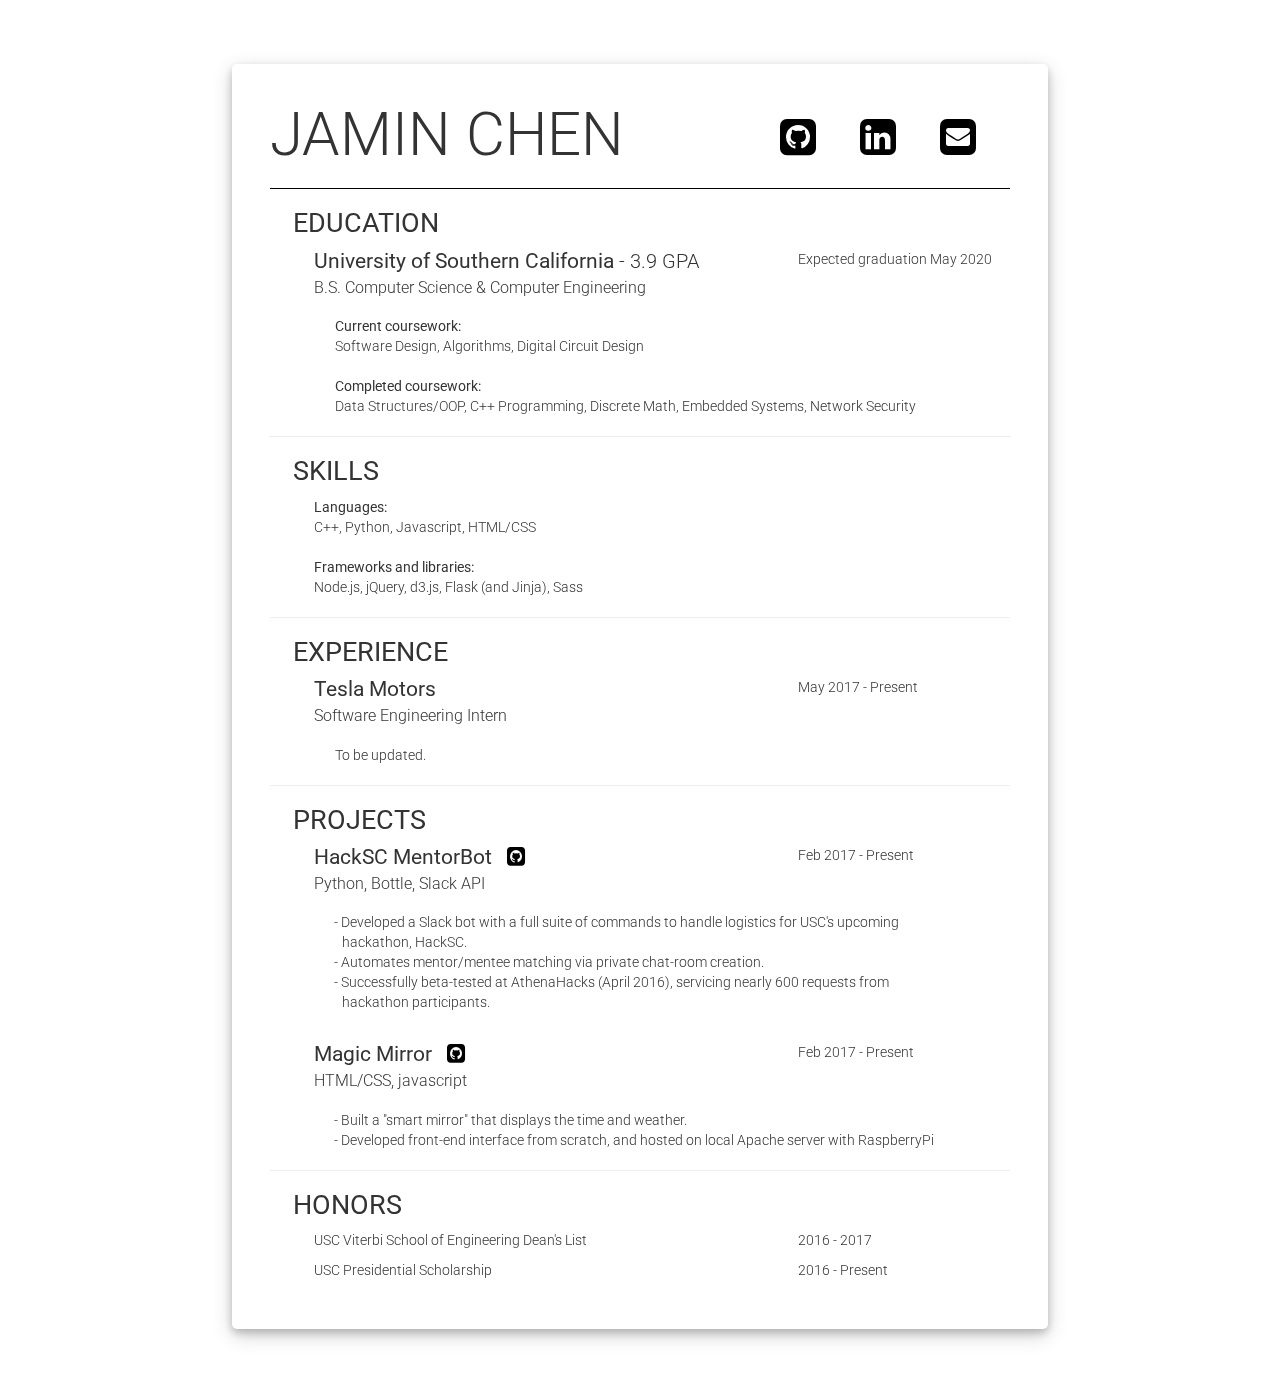
==== commit 3524c225: "revamped website" ====
--- a/index.html
+++ b/index.html
@@ -1,231 +1,222 @@
 <!DOCTYPE html>
 <html lang='en'>
-    <head>
-<!-- Basic Page Needs
-============================================================================ -->
+  <head>
+    <!-- Basic Page Needs -->
     <meta http-equiv="content-type" content="text/html"; charset="utf-8"/>
     <meta name="author" content="Jamin Chen">
     <meta name="keyword" content="Jamin Chen, Chen, Jamin, Student, Jamin Chen USC">
 
-<!-- Mobile Specific Metas
-============================================================================ -->
+    <!-- Mobile Specific Metas -->
     <meta name="viewport" content="width=device-width, initial-scale=1.0">
-
-<!-- Title and Meta Description
-============================================================================ -->
+    <meta name="apple-mobile-web-app-capable" content="yes" />
+
+    <!-- Title and Meta Description -->
     <title> Jamin Chen </title>
-    <meta name="description" content="Developer, student, and friendly person @ University of Southern California.">
-
-<!-- CSS
-============================================================================ -->
-    <link rel="stylesheet" type="text/css" href="./css/font-awesome.css"/>
-    <link rel="stylesheet" href="https://maxcdn.bootstrapcdn.com/bootstrap/3.3.7/css/bootstrap.min.css">
+    <meta name="description" content="Friendly human being!">
+
+    <!-- CSS -->
+    <link rel="stylesheet" type="text/css" href="https://maxcdn.bootstrapcdn.com/font-awesome/4.7.0/css/font-awesome.min.css"/>
+    <link rel="stylesheet" type="text/css" href="https://maxcdn.bootstrapcdn.com/bootstrap/3.3.7/css/bootstrap.min.css"/>
     <link rel="stylesheet" type="text/css" href="./css/main.css"/>
-    <link rel="stylesheet" type="text/css" href="./css/header.css"/>
-    <link rel="stylesheet" type="text/css" href="./css/welcome.css"/>
-    <link rel="stylesheet" type="text/css" href="./css/about.css"/>
-    <link rel="stylesheet" type="text/css" href="./css/portfolio.css"/>
-
-<!-- Fonts
-============================================================================ -->
+
+    <!-- Fonts -->
     <link href="https://fonts.googleapis.com/css?family=Roboto:300,400,500,700" rel="stylesheet">
     <link href="https://fonts.googleapis.com/css?family=Open+Sans+Condensed:300" rel="stylesheet">
 
-<!-- Favicon
-============================================================================ -->
-    <!-- Oops! Don't have one yet... -->
-
-</head>
-<body>
-    <!-- Header -->
-    <header id="header">
-        <div class="content">
-            <div id="logo_name"><a href="#header">JAMIN CHEN</a></div>
-            <nav id="nav">
-                <ul>
-                    <li><a href="#welcome" class="active" title="Next Section">HOME</a></li>
-                    <li><a href="#about" title="Next Section">ABOUT</a></li>
-                    <li><a href="#portfolio" title="Next Section">PORTFOLIO</a></li>
-                    <li><a href="#resume" title="Next Section">CONTACT</a></li>
-                </ul>
-            </nav>
-        </div>
-    </header>
-    <!-- Slides -->
-
-    <div id="welcome" class="container-fluid">
-        <div class="row">
-            <div id="welcome_text" class="col-md-7 col-md-offset-2">
-                <h2>Hello, my name is</h2>
-                <h1><span class="adj" id="big_name"><a href="#" onclick="return false">Jamin Chen</a></span></h1>
-                <div id="welcome_text3"><h2>I'm a
-                    <span class="adj" id="adj1">Developer</span>
-                    ,
-                    <span class="adj" id="adj2">Student</span>
-                    , and
-                    <span class="adj" id="adj3">Friendly Person!</span>
-                </h2></div>
-                <h2 id="learn_more">When I'm not coding I'm ...</h2>
-            </div>
-            <div id="welcome_icons" class="col-md-1 col-md-offset-0">
-                <ul>
-                    <li><a href="https://github.com/jamin-chen"><i class="fa fa-github-square fa-4x"></i></a></li>
-                    <li><a href="https://linkedin.com/in/jaminchen"><i class="fa fa-linkedin-square fa-4x"></i></a></li>
-                    <li><a href="mailto:jaminche@usc.edu"><i class="fa fa-envelope-square fa-4x"></i></a></li>
-                </ul>
-            </div>
-        </div>
+    <!-- Favicon -->
+  </head>
+  <body>
+    <div id="background"></div>
+    <div id="content-container" class="container">
+      <div id="site-header" class="row">
+        <div id="title" class="col-xl-7 col-lg-7 col-md-7 col-sm-7 col-xs-12">
+          <h1>JAMIN CHEN</h1>
+        </div>
+        <div class="col-lg-5 col-lg-5 col-md-5 col-sm-5 col-xs-12">
+          <div id="buttons" class="row">
+            <div class="col-xs-2 col-xs-offset-3 col-sm-3 col-sm-offset-2 col-md-3 col-md-offset-2 col-lg-3 col-lg-offset-2">
+              <a href="https://github.com/jamin-chen"><i class="fa fa-github-square fa-3x github-icon"></i></a>
+            </div>
+            <div class="col-xs-2 col-sm-3 col-md-3 col-lg-3">
+              <a href="https://linkedin.com/in/jaminchen"><i class="fa fa-linkedin-square fa-3x linkedin-icon"></i></a>
+            </div>
+            <div class="col-xs-2 col-sm-3 col-md-3 col-lg-3">
+              <a href="mailto:jaminche@usc.edu"><i class="fa fa-envelope-square fa-3x mail-icon"></i></a>
+            </div>
+          </div>
+        </div>
+      </div>
+      <hr style="border-color: black;">
+      <div class="section">
+        <div class="section-header">
+          <h2>EDUCATION</h2>
+        </div>
+        <div class="section-item">
+          <div class="section-item-header">
+            <div class="row">
+              <div class="col-md-8 col-sm-12 col-xs-12">
+                <h3>
+                  <span style="display: inline-block">
+                    <span class="expanded">University</span><span class="abbreviated">Univ.</span> of Southern California
+                  </span>
+                  <span class="expanded" style="display: inline-block; font-weight: 300; font-size: 20px;">
+                      <span class="expanded"> - 3.9 GPA </span>
+                  </span>
+                </h3>
+              </div>
+              <div class="col-md-4 col-sm-12 col-xs-12">
+                <p><span class="abbreviated" style="font-weight: 400;">3.9 GPA, </span>Expected graduation May 2020</p>
+              </div>
+            </div>
+            <div> <h4><span style="display: inline-block">B.S. Computer Science & </span> <span style="display: inline-block">Computer Engineering</span></h4> </div>
+          </div>
+          <div class="section-item-content">
+            <p><br/><span style="font-weight: 400">Current coursework:</span><br/>
+              <span class="bullet-show">&nbsp&nbsp- </span>Software Design<span class="bullet-hide">,</span>
+              <span class="bullet-show"><br>&nbsp&nbsp- </span>Algorithms<span class="bullet-hide">,</span>
+              <span class="bullet-show"><br>&nbsp&nbsp- </span>Digital Circuit Design
+              <br><br>
+              <span style="font-weight: 400">Completed coursework:</span><br/>
+              <span class="bullet-show">&nbsp&nbsp- </span>Data Structures/OOP<span class="bullet-hide">,</span>
+              <span class="bullet-show"><br>&nbsp&nbsp- </span>C++ Programming<span class="bullet-hide">,</span>
+              <span class="bullet-show"><br>&nbsp&nbsp- </span>Discrete Math<span class="bullet-hide">,</span>
+              <span class="bullet-show"><br>&nbsp&nbsp- </span>Embedded Systems<span class="bullet-hide">,</span>
+              <span class="bullet-show"><br>&nbsp&nbsp- </span>Network Security
+            </p>
+          </div>
+        </div>
+      </div>
+      <hr>
+      <div class="section">
+        <div class="section-header">
+          <h2>SKILLS</h2>
+        </div>
+        <div class="section-item">
+          <p><span style="font-weight: 400">Languages:</span><br/>
+            <span class="bullet-show">&nbsp&nbsp- </span>C++<span class="bullet-hide">,</span>
+            <span class="bullet-show"><br>&nbsp&nbsp- </span>Python<span class="bullet-hide">,</span>
+            <span class="bullet-show"><br>&nbsp&nbsp- </span>Javascript<span class="bullet-hide">,</span>
+            <span class="bullet-show"><br>&nbsp&nbsp- </span>HTML/CSS
+            <br><br>
+            <span style="font-weight: 400">Frameworks and libraries:</span><br/>
+            <span class="bullet-show">&nbsp&nbsp- </span>Node.js, jQuery, d3.js<span class="bullet-hide">,</span>
+            <span class="bullet-show"><br>&nbsp&nbsp- </span>Flask (and Jinja)<span class="bullet-hide">,</span>
+            <span class="bullet-show"><br>&nbsp&nbsp- </span>Sass<span class="bullet-hide">
+          </p>
+        </div>
+      </div>
+      <hr>
+      <div class="section">
+        <div class="section-header">
+          <h2>EXPERIENCE</h2>
+        </div>
+        <div class="section-item">
+          <div class="section-item-header">
+            <div class="row">
+              <div class="col-md-8 col-sm-12 col-xs-12">
+                <h3>Tesla Motors</h3>
+              </div>
+              <div class="col-md-4 col-sm-12 col-xs-12">
+                <p>May 2017 - Present</p>
+              </div>
+            </div>
+            <div> <h4>Software Engineering Intern</h4> </div>
+          </div>
+          <div class="section-item-content">
+            <p>
+              <br>
+              To be updated.
+            </p>
+          </div>
+        </div>
+      </div>
+      <hr>
+      <div class="section">
+        <div class="section-header">
+          <h2>PROJECTS</h2>
+        </div>
+        <div class="section-item">
+          <div class="section-item-header">
+            <div class="row">
+              <div class="col-md-8 col-sm-12 col-xs-12">
+                <h3>HackSC MentorBot &nbsp
+                  <a class="project-title" href="https://github.com/HackSC/mentorbot">
+                    <i class="fa fa-github-square fa-1x github-icon" style="font-size: 16pt !important;"></i>
+                  </a>
+                </h3>
+              </div>
+              <div class="col-md-4 col-sm-12 col-xs-12">
+                <p>Feb 2017 - Present</p>
+              </div>
+            </div>
+            <div><h4>Python, Bottle, Slack API</h4></div>
+          </div>
+          <div class="section-item-content">
+              <br>
+              <ul>
+                <li> - Developed a Slack bot with a full suite of commands to handle logistics for USC's upcoming hackathon, HackSC.</li>
+                <li> - Automates mentor/mentee matching via private chat-room creation.</li>
+                <li> - Successfully beta-tested at AthenaHacks (April 2016), servicing nearly 600 requests from hackathon participants.</li>
+              </ul>
+              <br>
+          </div>
+        </div>
+        <div class="section-item">
+          <div class="section-item-header">
+            <div class="row">
+              <div class="col-md-8 col-sm-12 col-xs-12">
+                <h3>Magic Mirror &nbsp
+                  <a class="project-title" href="https://github.com/HackSC/mentorbot">
+                    <i class="fa fa-github-square fa-1x github-icon" style="font-size: 16pt !important;"></i>
+                  </a>
+                </h3>
+              </div>
+              <div class="col-md-4 col-sm-12 col-xs-12">
+                <p>Feb 2017 - Present</p>
+              </div>
+            </div>
+            <div><h4>HTML/CSS, javascript</h4></div>
+          </div>
+          <div class="section-item-content">
+              <br>
+              <ul>
+                <li> - Built a "smart mirror" that displays the time and weather.</li>
+                <li> - Developed front-end interface from scratch, and hosted on local Apache server with RaspberryPi </li>
+              </ul>
+          </div>
+        </div>
+      </div>
+      <hr>
+      <div class="section">
+        <div class="section-header">
+          <h2>HONORS</h2>
+        </div>
+        <div class="section-item">
+          <div class="row">
+            <div class="col-md-8 col-sm-12 col-xs-12">
+              <p class="honor">USC Viterbi School of Engineering Dean's List</p>
+            </div>
+            <div class="col-md-4 col-sm-12 col-xs-12">
+              <p>2016 - 2017</p>
+            </div>
+          </div>
+          <div class="row">
+            <div class="col-md-8 col-sm-12 col-xs-12">
+              <p class="honor">USC Presidential Scholarship</p>
+            </div>
+            <div class="col-md-4 col-sm-12 col-xs-12">
+              <p>2016 - Present</p>
+            </div>
+          </div>
+      </div>
     </div>
-
-    <div id="about" class="container-fluid">
-        <button id="btn1"><div id="arrow"></div></button>
-            <div class="title col-sm-12 col-md-12">A little bit about me...</div>
-            <div id="intro" class="row">
-                <img id="profile" src="./img/me.jpg" class="img-responsive img-circle col-md-2 col-md-offset-2 col-sm-8 col-sm-offset-2">
-                <div class="row">
-                <div id="intro_text" class="col-md-5 col-md-offset-1">
-                    I'm 18 years old and currently studying at the University of Southern California.
-                    I'm working towards a bachelor's degree in Computer Engineering and Computer Science.
-                    I love technology, whether it's using it or building it, and I'm always trying to keep
-                    up with the latest advancements. </br></br>
-                    I’m a self-taught web developer, currently specializing in front-end development. I have
-                    good experience working with HTML/CSS/javascript, as well as jQuery and JS frameworks
-                    such as Node/Express. I have some experience with server-side applications, having
-                    used Heroku for projects before. I’m very comfortable with C++, and while I don’t
-                    use Python regularly, I have experience with developing scripts.</br></br>
-                    Learning is my hobby and I’m always trying to teach myself new things. I’m currently
-                    taking courses on data structures and discrete math at USC. Outside of the classroom,
-                    I’m currently exploring AWS and other back-end technologies. Through my technological
-                    pursuits, I hope to improve the lives of and inspire those around me.</br></br>
-
-                    <div id="signature"> > Jamin </div>
-                </div>
-                </div>
-            </div>
-        <!--
-        <div class="center"><a href="http://media.wix.com/ugd/5259e2_a341e80d23ea4d35b0dcbf80e13c85b1.pdf" id="resume_button"><span>RÉSUMÉ</span></a></div>
-    -->
-    </div>
-    <div id="portfolio" class="container-fluid">
-        <!-- Tis vertical timeline was courtesy of a tutorial by Sebastiano Guerriero at CodyHouse. Check him out! -->
-        <div class="row"><div class="title col-sm-12 col-md-12">... and a bit about what I've done ...</div></div>
-        <section id="timeline" class="timeline-container">
-            <!-- Hashmap -->
-    		<div class="timeline-block">
-    			<div class="timeline-img timeline-cpp">
-    				<img src="img/icon-cpp.svg" alt="C++">
-    			</div>
-    			<div class="timeline-content">
-    				<h4>Hashmap</h4>
-    				<p>Coded the C++ hashmap class from scratch using only primitive types, as part of my application for KPCB's Fellows program, </p>
-    				<a href="https://github.com/Jamin-Chen/hashmap" class="timeline-repo"><i class="fa fa-github-square fa-2x"></i></a>
-    				<span class="timeline-date">September, 2016</span>
-    			</div>
-    		</div>
-            <!-- Magic Mirror -->
-    		<div class="timeline-block">
-    			<div class="timeline-img timeline-js">
-    				<img src="img/icon-js.svg" alt="Javascript">
-    			</div>
-    			<div class="timeline-content">
-    				<h4>Magic Mirror</h4>
-    				<p>Built both the hardware and the software for a “smart mirror” that displays useful information such as time, weather, and trending news. Currently moving the mirror to be hosted server-side due to AJAX blocking cross-domain requests. Sad panda.</p>
-    				<a href="https://github.com/Jamin-Chen/magic-mirror" class="timeline-repo"><i class="fa fa-github-square fa-2x"></i></a>
-    				<span class="timeline-date">November, 2016</span>
-    			</div>
-    		</div>
-            <!-- Rainbow Tables -->
-            <div class="timeline-block">
-    			<div class="timeline-img timeline-python">
-    				<img src="img/icon-py.svg" alt="Python">
-    			</div> <!-- timeline-img -->
-
-    			<div class="timeline-content">
-    				<h4>Rainbow Table Generator + Zipfile Cracker</h4>
-    				<p>As a project for my information security class, I coded Python command line scripts to generate rainbow tables given a list of password inputs, as well as crack encrypted .zip and .7z files with multi-threading.</p>
-    				<a href="https://github.com/Jamin-Chen/rainbow_table" class="timeline-repo"><i class="fa fa-github-square fa-2x"></i></a>
-    				<span class="timeline-date">December, 2016</span>
-    			</div> <!-- timeline-content -->
-    		</div> <!-- timeline-block -->
-            <!-- Mirror Bot -->
-            <div class="timeline-block">
-    			<div class="timeline-img timeline-nodejs">
-    				<img src="img/icon-nodejs.svg" alt="Node.JS">
-    			</div>
-    			<div class="timeline-content">
-    				<h4>MirrorMessenger</h4>
-    				<p>Used Facebook's Messenger API to develop a bot that allows for user input and interactivity with the Magic Mirror. Implemented user-friendly message chains and GET request handlers.</p>
-    				<a href="https://github.com/Jamin-Chen/MirrorMessenger" class="timeline-repo"><i class="fa fa-github-square fa-2x"></i></a>
-    				<span class="timeline-date">December, 2016</span>
-    			</div>
-    		</div>
-            <!-- Weather Bot -->
-            <div class="timeline-block">
-    			<div class="timeline-img timeline-nodejs">
-    				<img src="img/icon-nodejs.svg" alt="Node.JS">
-    			</div>
-    			<div class="timeline-content">
-    				<h4>Weather Bot</h4>
-    				<p>Used Facebook’s Messenger API, DarkSky weather API, and asynchronous programming principles to develop a chatbot capable of handling multiple user requests and automated task scheduling. </p>
-    				<a href="https://github.com/Jamin-Chen/weather_bot" class="timeline-repo"><i class="fa fa-github-square fa-2x"></i></a>
-    				<span class="timeline-date">January, 2017</span>
-    			</div>
-    		</div>
-            <!-- Personal Website -->
-            <div class="timeline-block">
-    			         <div class="timeline-img timeline-html">
-    				<img src="img/icon-html.svg" alt="HTML/CSS">
-    			</div>
-    			<div class="timeline-content">
-    				<h4>Personal Website</h4>
-    				<p>You're reading it right now! I built this website from scratch with nothing but the dew of a single ginko leaf and the energy of the universe ...<span style="font-size: 13px"> and a couple of other things like HTML, CSS(bootstrap), and javascript(jQuery).</span></p>
-    				<a href="https://github.com/Jamin-Chen/Jamin-Chen.github.io" class="timeline-repo"><i class="fa fa-github-square fa-2x"></i></a>
-    				<span class="timeline-date">February, 2017</span>
-    			</div> <!-- timeline-content -->
-    		</div> <!-- timeline-block -->
-            <!-- HackSC -->
-            <div class="timeline-block">
-    			<div class="timeline-img timeline-nodejs">
-    				<img src="img/icon-nodejs.svg" alt="Node.JS">
-    			</div>
-    			<div class="timeline-content">
-    				<h4>HackSC</h4>
-    				<p>I recently joined the dev team for USC's premier hackathon, HackSC. The ball's just started rolling and I'm excited to start working. Check back in the future for more updates on this.</p>
-    				<span class="timeline-date">February, 2017</span>
-    			</div> <!-- timeline-content -->
-    		</div> <!-- timeline-block -->
-            <!-- Mystery -->
-            <div class="timeline-block">
-    			<div class="timeline-img timeline-mystery">
-    				<img src="img/icon-mystery.svg" alt="It's a mystery!">
-    			</div>
-    			<div class="timeline-content">
-    				<h4>Something exciting!</h4>
-    				<p>I love discovering and using new technologies! I'm a big self-learner, so I'm always trying to teach myself and create new things. Rest assured -- something is in the works!</p>
-    				<span class="timeline-date">Right now</span>
-    			</div> <!-- timeline-content -->
-    		</div> <!-- timeline-block -->
-    	</section> <!-- timeline -->
-    </div>
-    <!--
-    <div id="resume">
-        <div class="content">
-            resume stuff here
-        </div>
-    </div>
--->
-    <footer>
-        <div id="SITE_FOOTER">The site's still under construction! Good things are happening :) (updated 2/14/2017)</div>
-    </footer>
-</body>
-
-<!-- Javascript
-============================================================================ -->
-    <script type="text/javascript" src="./js/jquery-3.1.1.min.js"></script>
-    <script type="text/javascript" src="./js/preload.js"></script>
-    <script type="text/javascript" src="./js/scroll.js"></script>
-    <script type="text/javascript" src="./js/welcome.js"></script>
-    <script type="text/javascript" src="./js/button.js"></script>
-    <script type="text/javascript" src="./js/portfolio.js"></script>
+  </body>
+
+  <!-- JS -->
+  <script
+    src="https://code.jquery.com/jquery-3.2.1.min.js"
+    integrity="sha256-hwg4gsxgFZhOsEEamdOYGBf13FyQuiTwlAQgxVSNgt4="
+    crossorigin="anonymous"></script>
+  <script src="./js/squares.js"></script>
 
 </html>
--- a/css/main.css
+++ b/css/main.css
@@ -1,64 +1,153 @@
-html {
-    height: 100%;
-}
+body {
+  font-family: "Roboto", sans-serif; }
 
-::-webkit-scrollbar {
-    display: none;
-}
-
-* {
-  margin: 0;
-  padding: 0;
-}
-
-body {
-    font-family: 'Roboto', sans-serif;
-    width: 100vw;
-    height: 100vh;
-    position: relative;
-    overflow-x: hidden;
-}
+p {
+  font-weight: 300; }
 
 h1 {
-    color: inherit;
-    font-size: 12vh;
-    font-weight: 400;
-}
+  font-weight: 300;
+  font-size: 45pt;
+  margin: 0; }
 
 h2 {
-    color: inherit;
-    font-size: 4.5vh;
-    font-weight: lighter;
-}
+  font-weight: 400;
+  font-size: 20pt;
+  margin-left: 0; }
 
-#resume {
-    width: 100%;
-    position: relative;
-    background-color: salmon;
-    margin: 0 auto;
-    height: 600px;
-}
+h3 {
+  font-weight: 400;
+  font-size: 16pt;
+  margin: 0;
+  white-space: nowrap; }
 
-.content {
-    margin: 0 auto;
-    width: 65%;
-}
+h4 {
+  font-weight: 300;
+  font-size: 12pt;
+  margin: 0; }
 
-.center {
-  text-align: center;
-}
+#buttons {
+  margin-top: 14px; }
+  #buttons div {
+    text-align: center; }
+  #buttons .github-icon {
+    color: black; }
+    #buttons .github-icon:hover {
+      color: #6e5494;
+      transition: color 0.2s ease; }
+  #buttons .linkedin-icon {
+    color: black; }
+    #buttons .linkedin-icon:hover {
+      color: #0077b5;
+      transition: color 0.2s ease; }
+  #buttons .mail-icon {
+    color: black; }
+    #buttons .mail-icon:hover {
+      color: #d34836;
+      transition: color 0.2s ease; }
 
-#SITE_FOOTER {
-    position: relative;
-    height: 30px;
-    background-color: #45484B;
-	bottom: 0px;
-	width: 100%;
-    margin-left: auto;
-    margin-right: auto;
-    padding-top: 10px;
-    color: white;
-	text-align: center;
-	font-weight: 100;
-	font-size: 14px;
-}
+.project-title {
+  color: black; }
+  .project-title:hover {
+    color: #6e5494;
+    transition: color 0.2s ease; }
+
+ul {
+  font-size: 14px;
+  font-weight: 300;
+  list-style: none;
+  margin-left: -.5em;
+  padding-left: 1em;
+  text-indent: -.6em; }
+
+hr {
+  border-color: #eee; }
+
+.section {
+  padding-left: 3%; }
+  .section .section-item {
+    padding-left: 3%; }
+    .section .section-item .section-item-header {
+      position: relative; }
+    .section .section-item .section-item-content {
+      padding-left: 3%;
+      margin-right: 60px; }
+
+.date {
+  position: absolute;
+  top: 0;
+  right: 0;
+  font-weight: 300; }
+
+#background {
+  position: fixed;
+  width: 100%;
+  height: 100%;
+  z-index: 0;
+  left: 0;
+  top: 0;
+  -webkit-filter: blur(3px);
+  -moz-filter: blur(3px);
+  -o-filter: blur(3px);
+  -ms-filter: blur(3px);
+  filter: blur(3px); }
+
+#content-container {
+  box-shadow: 0 4px 8px 0 rgba(0, 0, 0, 0.2), 0 6px 20px 0 rgba(0, 0, 0, 0.19);
+  background-color: white;
+  position: relative;
+  width: 8.5in;
+  margin-top: 5%;
+  margin-bottom: 5%;
+  border-radius: 5px;
+  padding: 3%; }
+
+@media only screen and (max-width: 540px) {
+  .fa {
+    font-size: 2em !important; } }
+@media only screen and (max-width: 767px) {
+  h1 {
+    text-align: center; }
+
+  #site-header {
+    margin-top: 40px;
+    margin-bottom: 40px; }
+
+  #title {
+    margin-bottom: 20px; }
+
+  .honor {
+    margin-bottom: 0; }
+
+  .fa {
+    font-size: 2.5em; } }
+@media only screen and (max-width: 992px) {
+  #content-container {
+    width: auto;
+    margin-left: 5%;
+    margin-right: 5%; }
+
+  .bullet-show {
+    display: inline; }
+
+  .bullet-hide {
+    display: none; } }
+@media only screen and (max-width: 768px) {
+  .abbreviated {
+    display: inline; }
+
+  .expanded {
+    display: none; } }
+@media only screen and (min-width: 768px) {
+  .abbreviated {
+    display: none; }
+
+  .expanded {
+    display: inline; } }
+@media only screen and (min-width: 992px) {
+  .bullet-show {
+    display: none; }
+
+  .bullet-hide {
+    display: inline; } }
+
+/*# sourceMappingURL=main.css.map */
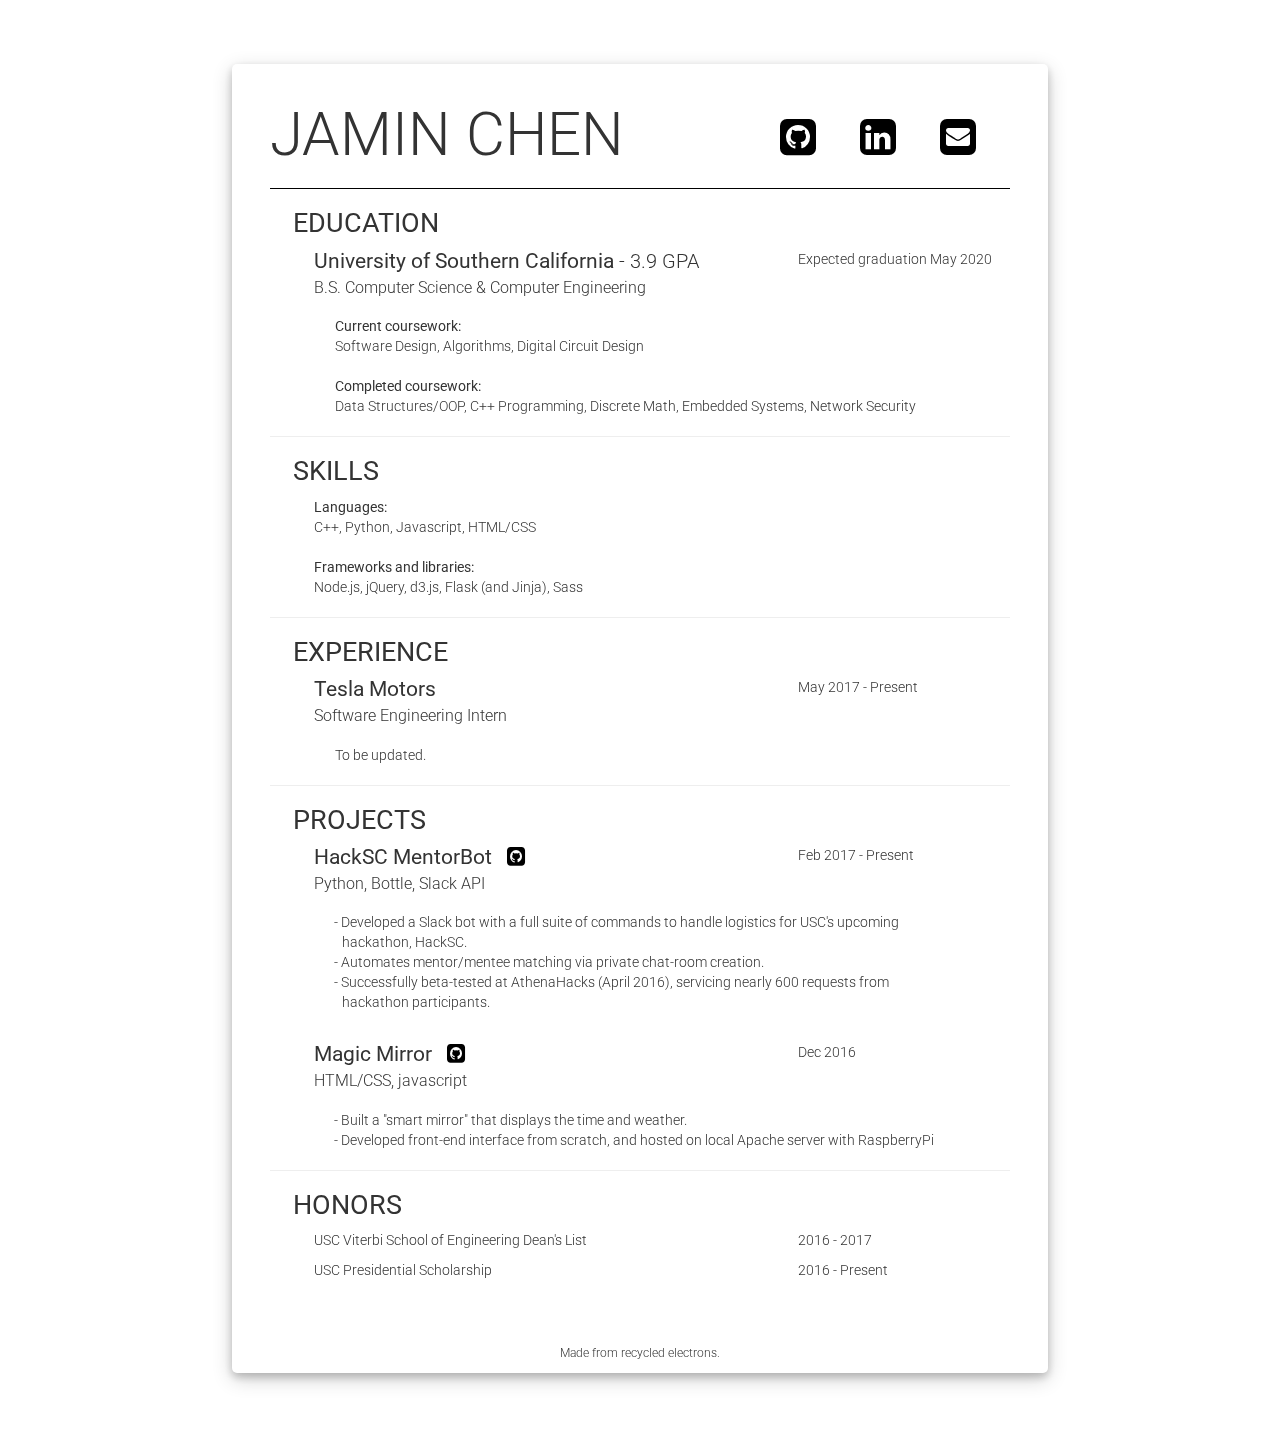
==== commit 8337b8b0: "added footer" ====
--- a/index.html
+++ b/index.html
@@ -35,13 +35,13 @@
         <div class="col-lg-5 col-lg-5 col-md-5 col-sm-5 col-xs-12">
           <div id="buttons" class="row">
             <div class="col-xs-2 col-xs-offset-3 col-sm-3 col-sm-offset-2 col-md-3 col-md-offset-2 col-lg-3 col-lg-offset-2">
-              <a href="https://github.com/jamin-chen"><i class="fa fa-github-square fa-3x github-icon"></i></a>
+              <a href="https://github.com/jamin-chen" target="_blank"><i class="fa fa-github-square fa-3x github-icon"></i></a>
             </div>
             <div class="col-xs-2 col-sm-3 col-md-3 col-lg-3">
-              <a href="https://linkedin.com/in/jaminchen"><i class="fa fa-linkedin-square fa-3x linkedin-icon"></i></a>
+              <a href="https://linkedin.com/in/jaminchen" target="_blank"><i class="fa fa-linkedin-square fa-3x linkedin-icon"></i></a>
             </div>
             <div class="col-xs-2 col-sm-3 col-md-3 col-lg-3">
-              <a href="mailto:jaminche@usc.edu"><i class="fa fa-envelope-square fa-3x mail-icon"></i></a>
+              <a href="mailto:jaminche@usc.edu" target="_blank"><i class="fa fa-envelope-square fa-3x mail-icon"></i></a>
             </div>
           </div>
         </div>
@@ -140,7 +140,7 @@
             <div class="row">
               <div class="col-md-8 col-sm-12 col-xs-12">
                 <h3>HackSC MentorBot &nbsp
-                  <a class="project-title" href="https://github.com/HackSC/mentorbot">
+                  <a class="project-title" href="https://github.com/HackSC/mentorbot" target="_blank">
                     <i class="fa fa-github-square fa-1x github-icon" style="font-size: 16pt !important;"></i>
                   </a>
                 </h3>
@@ -166,13 +166,13 @@
             <div class="row">
               <div class="col-md-8 col-sm-12 col-xs-12">
                 <h3>Magic Mirror &nbsp
-                  <a class="project-title" href="https://github.com/HackSC/mentorbot">
+                  <a class="project-title" href="https://github.com/Jamin-Chen/magic-mirror" target="_blank">
                     <i class="fa fa-github-square fa-1x github-icon" style="font-size: 16pt !important;"></i>
                   </a>
                 </h3>
               </div>
               <div class="col-md-4 col-sm-12 col-xs-12">
-                <p>Feb 2017 - Present</p>
+                <p>Dec 2016</p>
               </div>
             </div>
             <div><h4>HTML/CSS, javascript</h4></div>
@@ -210,6 +210,7 @@
           </div>
       </div>
     </div>
+    <div id="footer" style="text-align: center;"> <p> Made from recycled electrons. </p> </div>
   </body>
 
   <!-- JS -->
--- a/css/main.css
+++ b/css/main.css
@@ -99,7 +99,14 @@
   margin-top: 5%;
   margin-bottom: 5%;
   border-radius: 5px;
-  padding: 3%; }
+  padding: 3%;
+  padding-bottom: 0; }
+
+#footer {
+  text-align: center;
+  font-size: 12px;
+  margin-top: 55px;
+  font-weight: 300; }
 
 @media only screen and (max-width: 540px) {
   .fa {
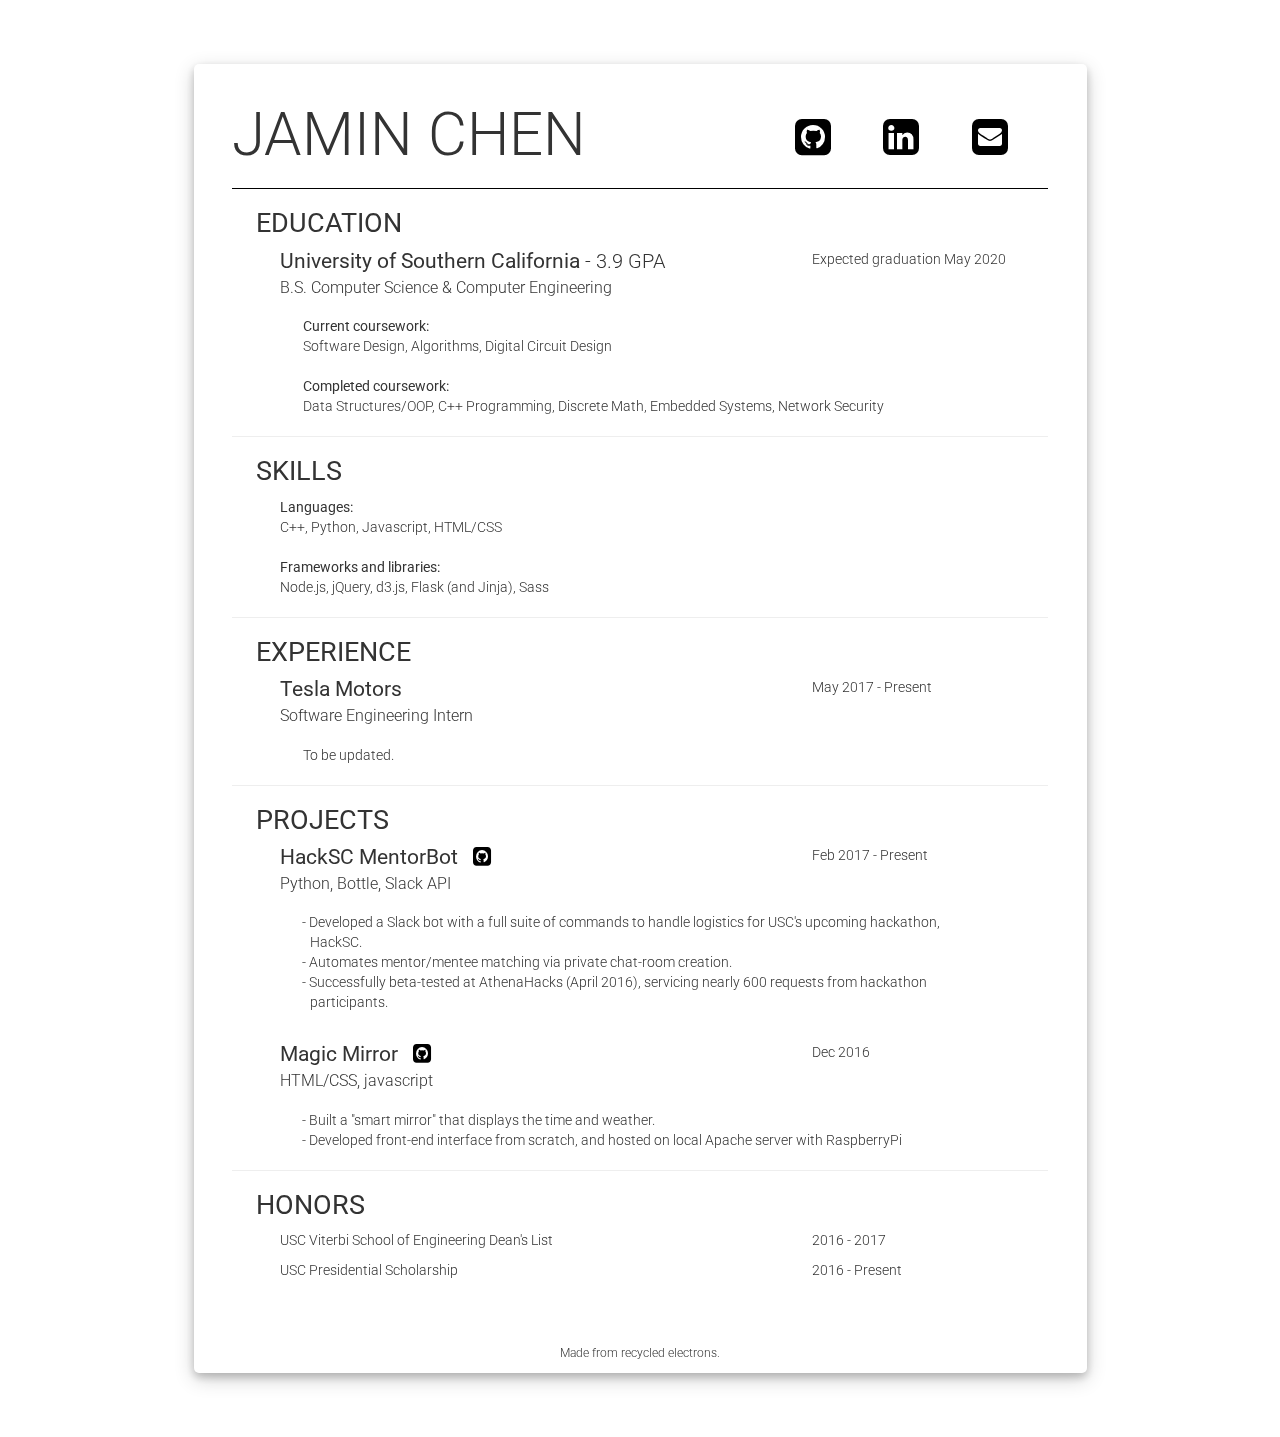
==== commit 9cb049db: "Fixed content-container width issue; added .gitignore" ====
--- a/index.html
+++ b/index.html
@@ -41,7 +41,9 @@
               <a href="https://linkedin.com/in/jaminchen" target="_blank"><i class="fa fa-linkedin-square fa-3x linkedin-icon"></i></a>
             </div>
             <div class="col-xs-2 col-sm-3 col-md-3 col-lg-3">
-              <a href="mailto:jaminche@usc.edu" target="_blank"><i class="fa fa-envelope-square fa-3x mail-icon"></i></a>
+              <a href="mailto:jaminche@usc.edu" target="_blank">
+                <i class="fa fa-envelope-square fa-3x mail-icon" data-toggle="tooltip" title="Say hi!"></i>
+              </a>
             </div>
           </div>
         </div>
@@ -194,7 +196,10 @@
         <div class="section-item">
           <div class="row">
             <div class="col-md-8 col-sm-12 col-xs-12">
-              <p class="honor">USC Viterbi School of Engineering Dean's List</p>
+              <p class="honor">
+                <span style="display: inline-block">USC Viterbi School of Engineering </span>
+                <span style="display: inline-block">Dean's List</span>
+              </p>
             </div>
             <div class="col-md-4 col-sm-12 col-xs-12">
               <p>2016 - 2017</p>
@@ -214,10 +219,24 @@
   </body>
 
   <!-- JS -->
+  <!-- jQuery -->
   <script
     src="https://code.jquery.com/jquery-3.2.1.min.js"
     integrity="sha256-hwg4gsxgFZhOsEEamdOYGBf13FyQuiTwlAQgxVSNgt4="
-    crossorigin="anonymous"></script>
+    crossorigin="anonymous">
+  </script>
+  <!-- Bootstrap JS -->
+  <script
+    src="https://maxcdn.bootstrapcdn.com/bootstrap/3.3.7/js/bootstrap.min.js"
+    integrity="sha384-Tc5IQib027qvyjSMfHjOMaLkfuWVxZxUPnCJA7l2mCWNIpG9mGCD8wGNIcPD7Txa"
+    crossorigin="anonymous">
+  </script>
   <script src="./js/squares.js"></script>
+  <!-- Enable Bootstrap tooltips -->
+  <script>
+    $(document).ready(function(){
+        $('[data-toggle="tooltip"]').tooltip();
+    });
+  </script>
 
 </html>
--- a/css/main.css
+++ b/css/main.css
@@ -70,7 +70,7 @@
       position: relative; }
     .section .section-item .section-item-content {
       padding-left: 3%;
-      margin-right: 60px; }
+      margin-right: 10%; }
 
 .date {
   position: absolute;
@@ -95,7 +95,7 @@
   box-shadow: 0 4px 8px 0 rgba(0, 0, 0, 0.2), 0 6px 20px 0 rgba(0, 0, 0, 0.19);
   background-color: white;
   position: relative;
-  width: 8.5in;
+  width: 893px;
   margin-top: 5%;
   margin-bottom: 5%;
   border-radius: 5px;
@@ -108,9 +108,22 @@
   margin-top: 55px;
   font-weight: 300; }
 
-@media only screen and (max-width: 540px) {
-  .fa {
-    font-size: 2em !important; } }
+/* Bootstrap MD */
+@media only screen and (max-width: 992px) {
+  #content-container {
+    width: auto;
+    margin-left: 5%;
+    margin-right: 5%; }
+
+  .honor {
+    margin-bottom: 0; }
+
+  .bullet-show {
+    display: inline; }
+
+  .bullet-hide {
+    display: none; } }
+/* Bootstrap SM */
 @media only screen and (max-width: 767px) {
   h1 {
     text-align: center; }
@@ -122,34 +135,26 @@
   #title {
     margin-bottom: 20px; }
 
-  .honor {
-    margin-bottom: 0; }
+  .fa {
+    font-size: 2.5em; }
 
-  .fa {
-    font-size: 2.5em; } }
-@media only screen and (max-width: 992px) {
-  #content-container {
-    width: auto;
-    margin-left: 5%;
-    margin-right: 5%; }
-
-  .bullet-show {
-    display: inline; }
-
-  .bullet-hide {
-    display: none; } }
-@media only screen and (max-width: 768px) {
   .abbreviated {
     display: inline; }
 
   .expanded {
     display: none; } }
+/* Bootstrap XS */
+@media only screen and (max-width: 576px) {
+  .fa {
+    font-size: 2em !important; } }
+/* SM and greater */
 @media only screen and (min-width: 768px) {
   .abbreviated {
     display: none; }
 
   .expanded {
     display: inline; } }
+/* MD and greater */
 @media only screen and (min-width: 992px) {
   .bullet-show {
     display: none; }
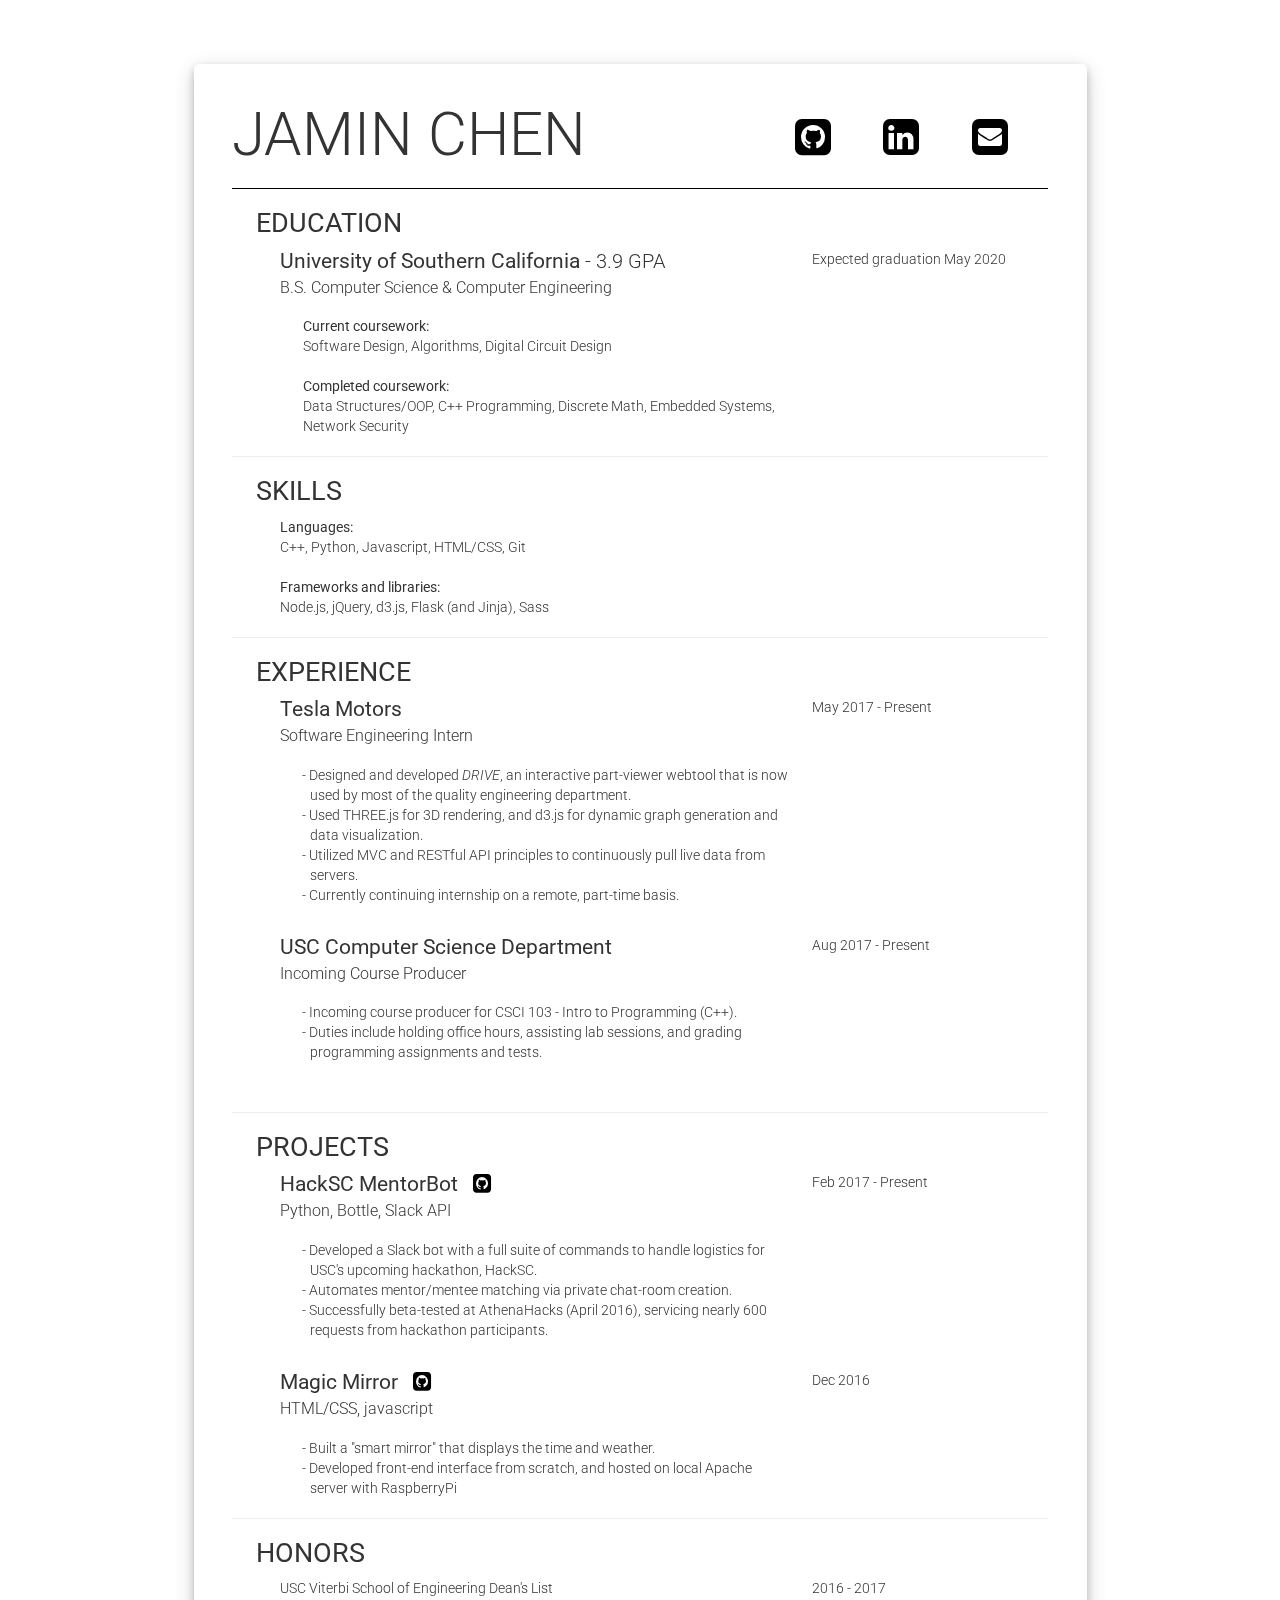
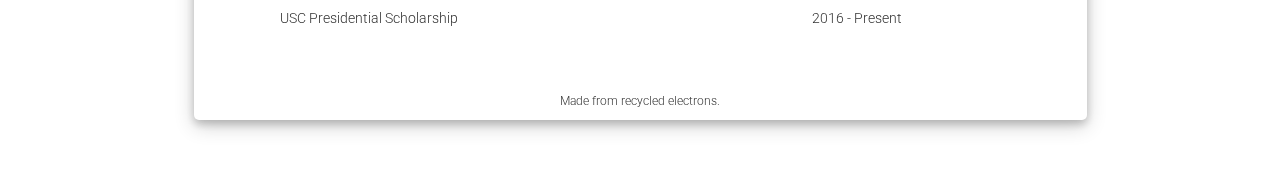
==== commit 81edc31f: "Updated to include description for Tesla and added CSCI103 CP" ====
--- a/index.html
+++ b/index.html
@@ -34,12 +34,19 @@
         </div>
         <div class="col-lg-5 col-lg-5 col-md-5 col-sm-5 col-xs-12">
           <div id="buttons" class="row">
+            <!-- Github button -->
             <div class="col-xs-2 col-xs-offset-3 col-sm-3 col-sm-offset-2 col-md-3 col-md-offset-2 col-lg-3 col-lg-offset-2">
-              <a href="https://github.com/jamin-chen" target="_blank"><i class="fa fa-github-square fa-3x github-icon"></i></a>
-            </div>
+              <a href="https://github.com/jamin-chen" target="_blank">
+                <i class="fa fa-github-square fa-3x github-icon"></i>
+              </a>
+            </div>
+            <!-- LinkedIn button -->
             <div class="col-xs-2 col-sm-3 col-md-3 col-lg-3">
-              <a href="https://linkedin.com/in/jaminchen" target="_blank"><i class="fa fa-linkedin-square fa-3x linkedin-icon"></i></a>
-            </div>
+              <a href="https://linkedin.com/in/jaminchen" target="_blank">
+                <i class="fa fa-linkedin-square fa-3x linkedin-icon"></i>
+              </a>
+            </div>
+            <!-- Mail button -->
             <div class="col-xs-2 col-sm-3 col-md-3 col-lg-3">
               <a href="mailto:jaminche@usc.edu" target="_blank">
                 <i class="fa fa-envelope-square fa-3x mail-icon" data-toggle="tooltip" title="Say hi!"></i>
@@ -98,12 +105,13 @@
             <span class="bullet-show">&nbsp&nbsp- </span>C++<span class="bullet-hide">,</span>
             <span class="bullet-show"><br>&nbsp&nbsp- </span>Python<span class="bullet-hide">,</span>
             <span class="bullet-show"><br>&nbsp&nbsp- </span>Javascript<span class="bullet-hide">,</span>
-            <span class="bullet-show"><br>&nbsp&nbsp- </span>HTML/CSS
+            <span class="bullet-show"><br>&nbsp&nbsp- </span>HTML/CSS<span class="bullet-hide">,</span>
+            <span class="bullet-show"><br>&nbsp&nbsp- </span>Git
             <br><br>
             <span style="font-weight: 400">Frameworks and libraries:</span><br/>
             <span class="bullet-show">&nbsp&nbsp- </span>Node.js, jQuery, d3.js<span class="bullet-hide">,</span>
             <span class="bullet-show"><br>&nbsp&nbsp- </span>Flask (and Jinja)<span class="bullet-hide">,</span>
-            <span class="bullet-show"><br>&nbsp&nbsp- </span>Sass<span class="bullet-hide">
+            <span class="bullet-show"><br>&nbsp&nbsp- </span>Sass
           </p>
         </div>
       </div>
@@ -125,10 +133,36 @@
             <div> <h4>Software Engineering Intern</h4> </div>
           </div>
           <div class="section-item-content">
-            <p>
-              <br>
-              To be updated.
-            </p>
+              <br>
+              <ul>
+                <li> - Designed and developed <i>DRIVE</i>, an interactive part-viewer webtool that is now used by most of the quality engineering department.</li>
+                <li> - Used THREE.js for 3D rendering, and d3.js for dynamic graph generation and data visualization.</li>
+                <li> - Utilized MVC and RESTful API principles to continuously pull live data from servers.</li>
+                <li> - Currently continuing internship on a remote, part-time basis.</li>
+              </ul>
+              <br>
+          </div>
+        </div>
+        <div class="section-item">
+          <div class="section-item-header">
+            <div class="row">
+              <div class="col-md-8 col-sm-12 col-xs-12">
+                <span class="expanded"><h3>USC Computer Science Department</h3></span>
+                <span class="abbreviated"><h3>USC CompSci Dept.</h3></span>
+              </div>
+              <div class="col-md-4 col-sm-12 col-xs-12">
+                <p>Aug 2017 - Present</p>
+              </div>
+            </div>
+            <div> <h4>Incoming Course Producer</h4> </div>
+          </div>
+          <div class="section-item-content">
+              <br>
+              <ul>
+                <li> - Incoming course producer for CSCI 103 - Intro to Programming (C++).</li>
+                <li> - Duties include holding office hours, assisting lab sessions, and grading programming assignments and tests.</li>
+              </ul>
+              <br>
           </div>
         </div>
       </div>
--- a/css/main.css
+++ b/css/main.css
@@ -160,6 +160,9 @@
     display: none; }
 
   .bullet-hide {
-    display: inline; } }
+    display: inline; }
+
+  .section-item-content {
+    padding-right: 180px; } }
 
 /*# sourceMappingURL=main.css.map */
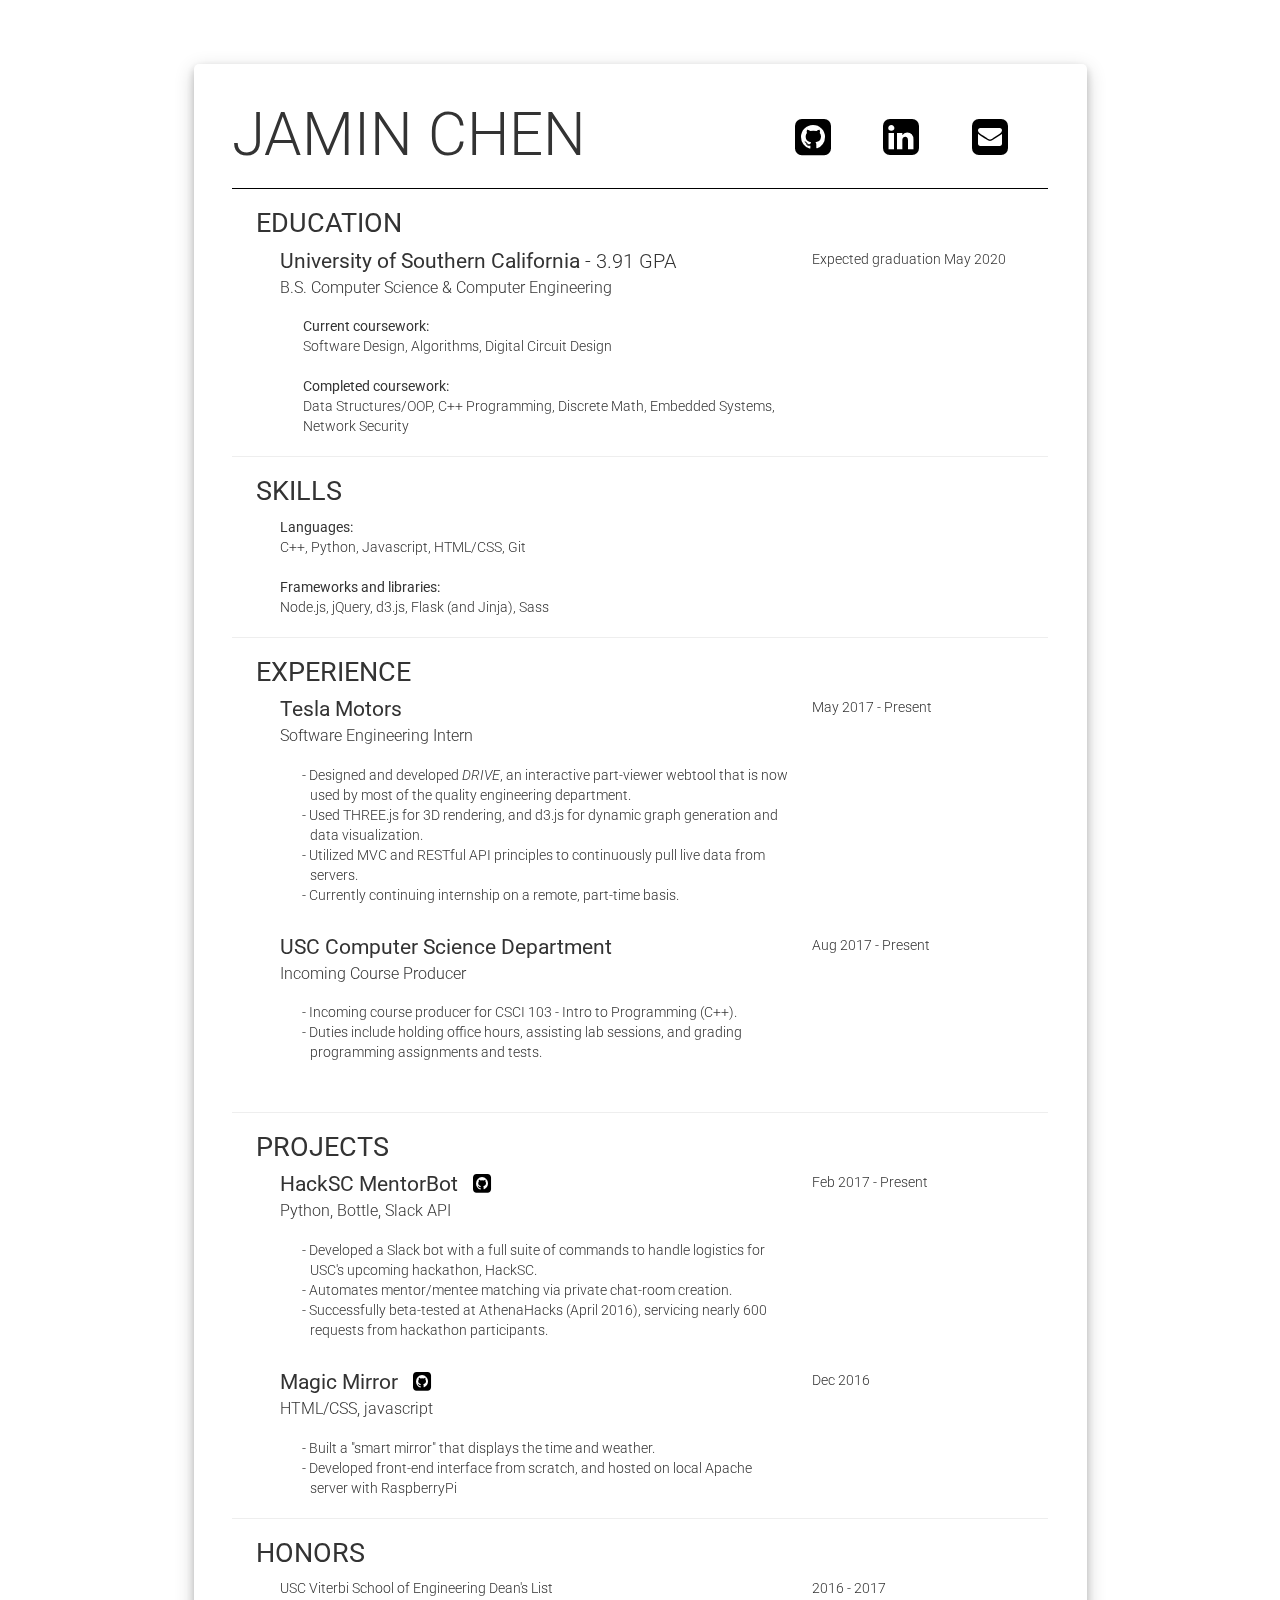
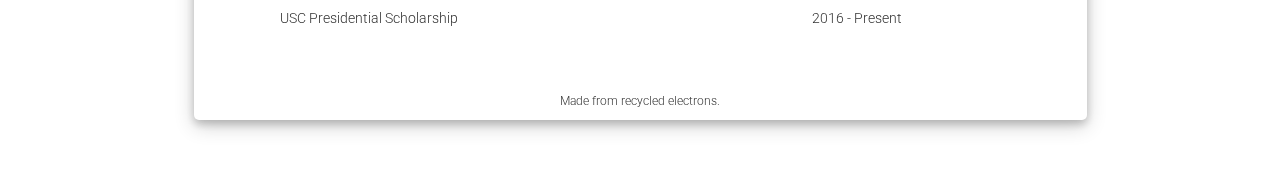
==== commit da5d2515: "Edited GPA to include 2 digits after decimal point" ====
--- a/index.html
+++ b/index.html
@@ -69,7 +69,7 @@
                     <span class="expanded">University</span><span class="abbreviated">Univ.</span> of Southern California
                   </span>
                   <span class="expanded" style="display: inline-block; font-weight: 300; font-size: 20px;">
-                      <span class="expanded"> - 3.9 GPA </span>
+                      <span class="expanded"> - 3.91 GPA </span>
                   </span>
                 </h3>
               </div>
